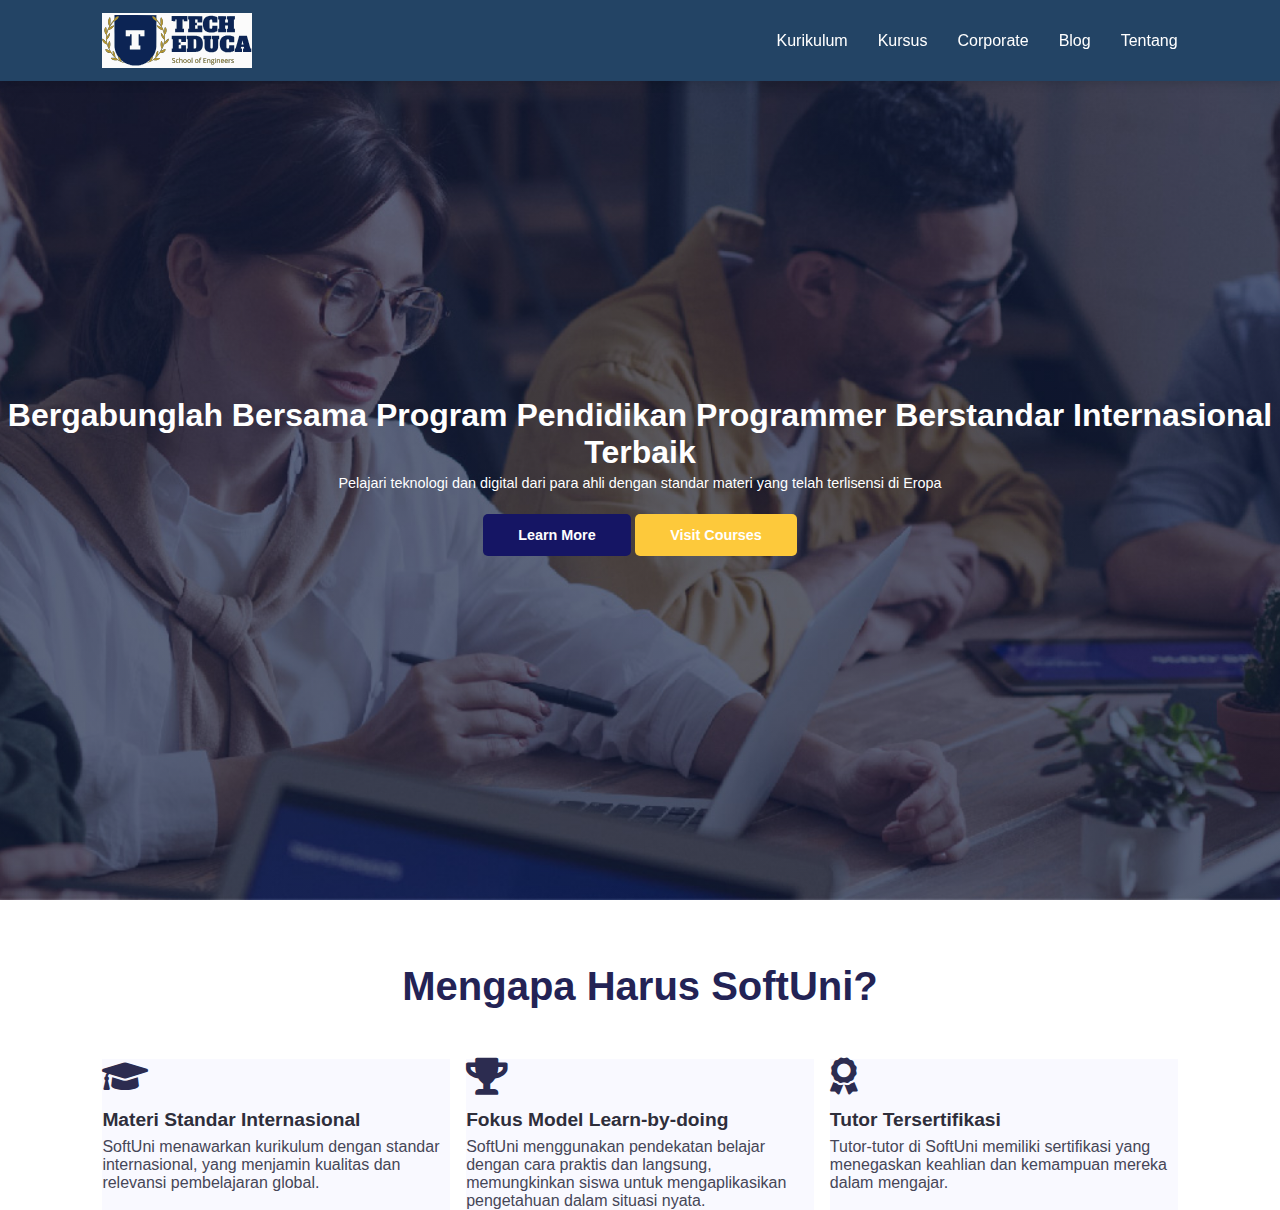
==== index.html @ f8c1b535 "first commit" ====
<!DOCTYPE html>
<html lang="en">
  <head>
    <meta charset="UTF-8" />
    <meta name="viewport" content="width=device-width, initial-scale=1.0" />
    <title>Elearning</title>
    <link
      rel="stylesheet"
      href="https://cdnjs.cloudflare.com/ajax/libs/font-awesome/5.15.3/css/all.min.css"
    />
    <link rel="stylesheet" href="index.css" />
  </head>
  <body>
    <!-- Navigation -->
    <nav>
      <img src="images/logo.svg" alt="" />
      <div class="navigation">
        <ul>
          <li><a href="#">Kurikulum</a></li>
          <li><a href="#">Kursus</a></li>
          <li><a href="#">Corporate</a></li>
          <li><a href="#">Blog</a></li>
          <li><a href="#">Tentang</a></li>
        </ul>
      </div>
    </nav>

    <!-- Home  -->

    <section id="home">
      <h2>
        Bergabunglah Bersama Program Pendidikan Programmer Berstandar
        Internasional Terbaik
      </h2>
      <p>
        Pelajari teknologi dan digital dari para ahli dengan standar materi yang
        telah terlisensi di Eropa
      </p>
      <div class="btn">
        <a class="blue" href="#">Learn More</a>
        <a class="yellow" href="#">Visit Courses</a>
      </div>
    </section>

    <!-- Features -->
    <!-- Kenapa Harus Berprofesi Sebagai Ahli IT -->

    <!-- Mengapa Harus SoftUni? -->
    <section id="features">
      <h1>Mengapa Harus SoftUni?</h1>
      <div class="fea-base">
        <div class="fea-box">
          <i class="fa fa-graduation-cap" aria-hidden="true"></i>
          <h3>Materi Standar Internasional</h3>
          <p>
            SoftUni menawarkan kurikulum dengan standar internasional, yang
            menjamin kualitas dan relevansi pembelajaran global.
          </p>
        </div>

        <div class="fea-box">
          <i class="fa fa-trophy"></i>
          <h3>Fokus Model Learn-by-doing</h3>
          <p>
            SoftUni menggunakan pendekatan belajar dengan cara praktis dan
            langsung, memungkinkan siswa untuk mengaplikasikan pengetahuan dalam
            situasi nyata.
          </p>
        </div>

        <div class="fea-box">
          <i class="fa fa-award"></i>
          <h3>Tutor Tersertifikasi</h3>
          <p>
            Tutor-tutor di SoftUni memiliki sertifikasi yang menegaskan keahlian
            dan kemampuan mereka dalam mengajar.
          </p>
        </div>
      </div>
    </section>
  </body>
</html>
---- index.css ----
@import url("https://fonts.googleapis.com/css2?family=Poppins&display=swap");
* {
  margin: 0;
  padding: 0;
  box-sizing: border-box;
}

body {
  font-family: sans-serif;
  /* font-family: 'Poppins', sans-serif; */
}

/*Global tags*/

h1 {
  font-size: 2.5rem;
  font-weight: 700;
  color: rgb(35, 35, 85);
}

span {
  font-size: 0.9rem;
  color: #757373;
}

h6 {
  font-size: 1.1rem;
  color: rgb(24, 24, 49);
}

/* Navigations */

nav {
  position: fixed;
  width: 100%;
  background-color: #234465;
  display: flex;
  flex-direction: row;
  justify-content: space-between;
  padding: 1vw 8vw;
  align-items: center;
  box-shadow: 2px 2px 10px rgba(0, 0, 0, 0.15);
}

nav img {
  width: 150px;
  cursor: pointer;
}

nav .navigation ul {
  display: flex;
  justify-content: flex-end;
  align-items: center;
}

nav .navigation ul li {
  list-style: none;
  margin-left: 30px;
}

nav .navigation ul li a {
  text-decoration: none;
  /* color: rgb(21, 21, 100); */
  color: #fff;
  font-size: 16px;
  font-weight: 500;
  transition: 0.3s ease;
}

nav .navigation ul li a:hover {
  color: #fdc93b;
}

/* Home */

#home {
  background-image: linear-gradient(rgba(9, 5, 54, 0.3), rgba(5, 3, 46, 0.3)),
    url("images/bg-80.jpeg");
  /* background-image: linear-gradient(rgba(9, 5, 54, 0.3), rgba(5, 3, 46, 0.7)), */
  /* url("images/bg-80.jpeg"); */

    width: 100%;
  height: 100vh;
  background-size: cover;
  background-position: center;
  display: flex;
  flex-direction: column;
  justify-content: center;
  align-items: center;
  text-align: center;
  padding-top: 40px;
}

#home h2 {
  color: white;
  font-size: 2rem;
  /* letter-spacing: 2px; */
}

#home p {
  width: 50%;
  color: white;
  font-size: 0.9rem;
  line-height: 25px;
  /* letter-spacing: 2px; */
}

#home .btn {
  margin-top: 30px;
}

#home a {
  text-decoration: none;
  font-size: 0.9rem;
  padding: 13px 35px;
  background-color: #fff;
  font-weight: 600;
  border-radius: 5px;
}

#home a.blue {
  color: #fff;
  background-color: rgb(21, 21, 100);
  transition: 0.3s ease;
}

#home a.blue:hover {
  color: rgb(21, 21, 100);
  background-color: #fff;
}

#home a.yellow {
  color: #fff;
  background: #fdc93b;
  transition: 0.3s ease;
}

#home a.yellow:hover {
  color: #fdc93b;
  background: #fff;
}

/* Features */

#features {
  padding: 5vw 8vw 0 8vw;
  text-align: center;
}

#features .fea-base{
    display: grid;
    grid-template-columns: repeat(auto-fit, minmax(320px,1fr));
    grid-gap: 1rem;
    margin-top: 50px;
}

#features .fea-box{
    background: #f9f9ff;
    text-align: start;
}

#features .fea-box i{
    font-size: 2.3rem;
    color: rgb(44, 44, 80);
}

#features .fea-box h3{
    font-size: 1.2rem;
    font-weight: 600;
    color: rgb(46, 46, 59);
    padding: 13px 0 7px 0;
}

#features .fea-box p{
    font-size: 1rem;
    font-weight: 400;
    color: rgb(70, 70, 87);
}
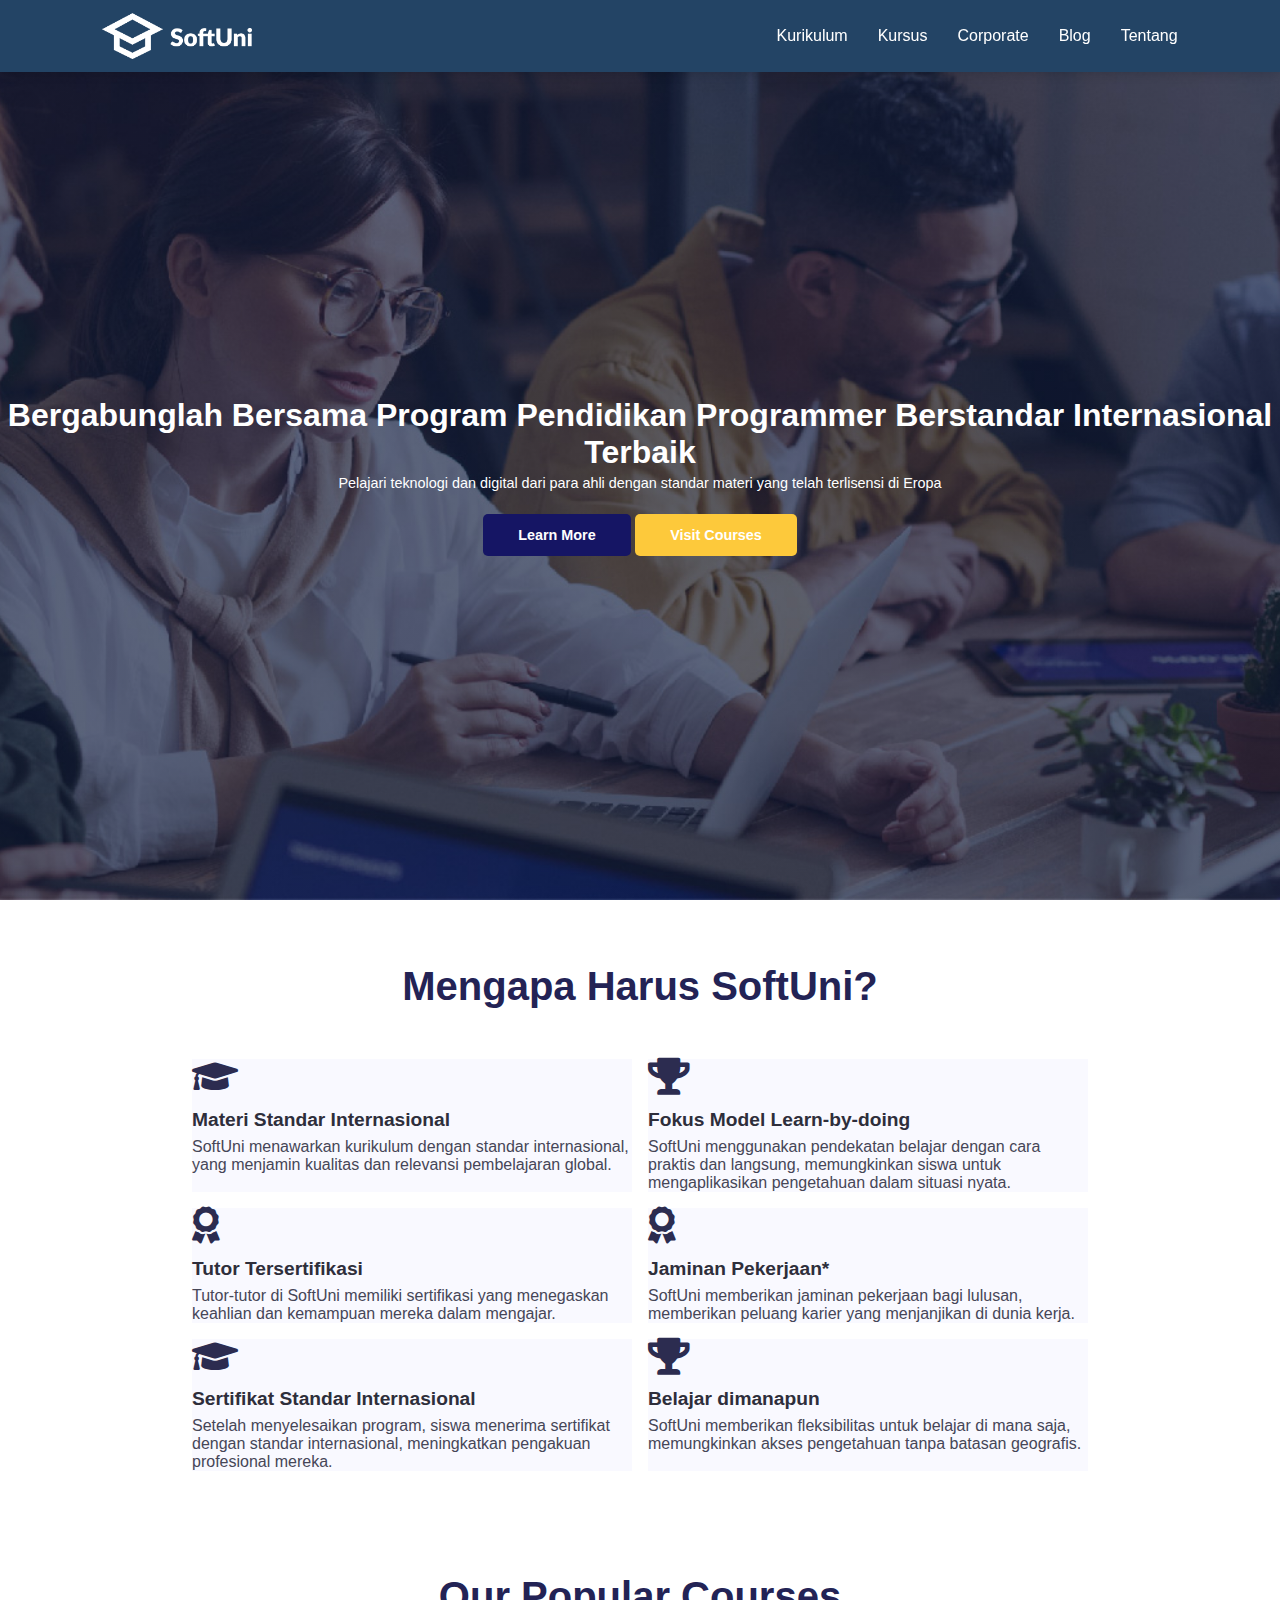
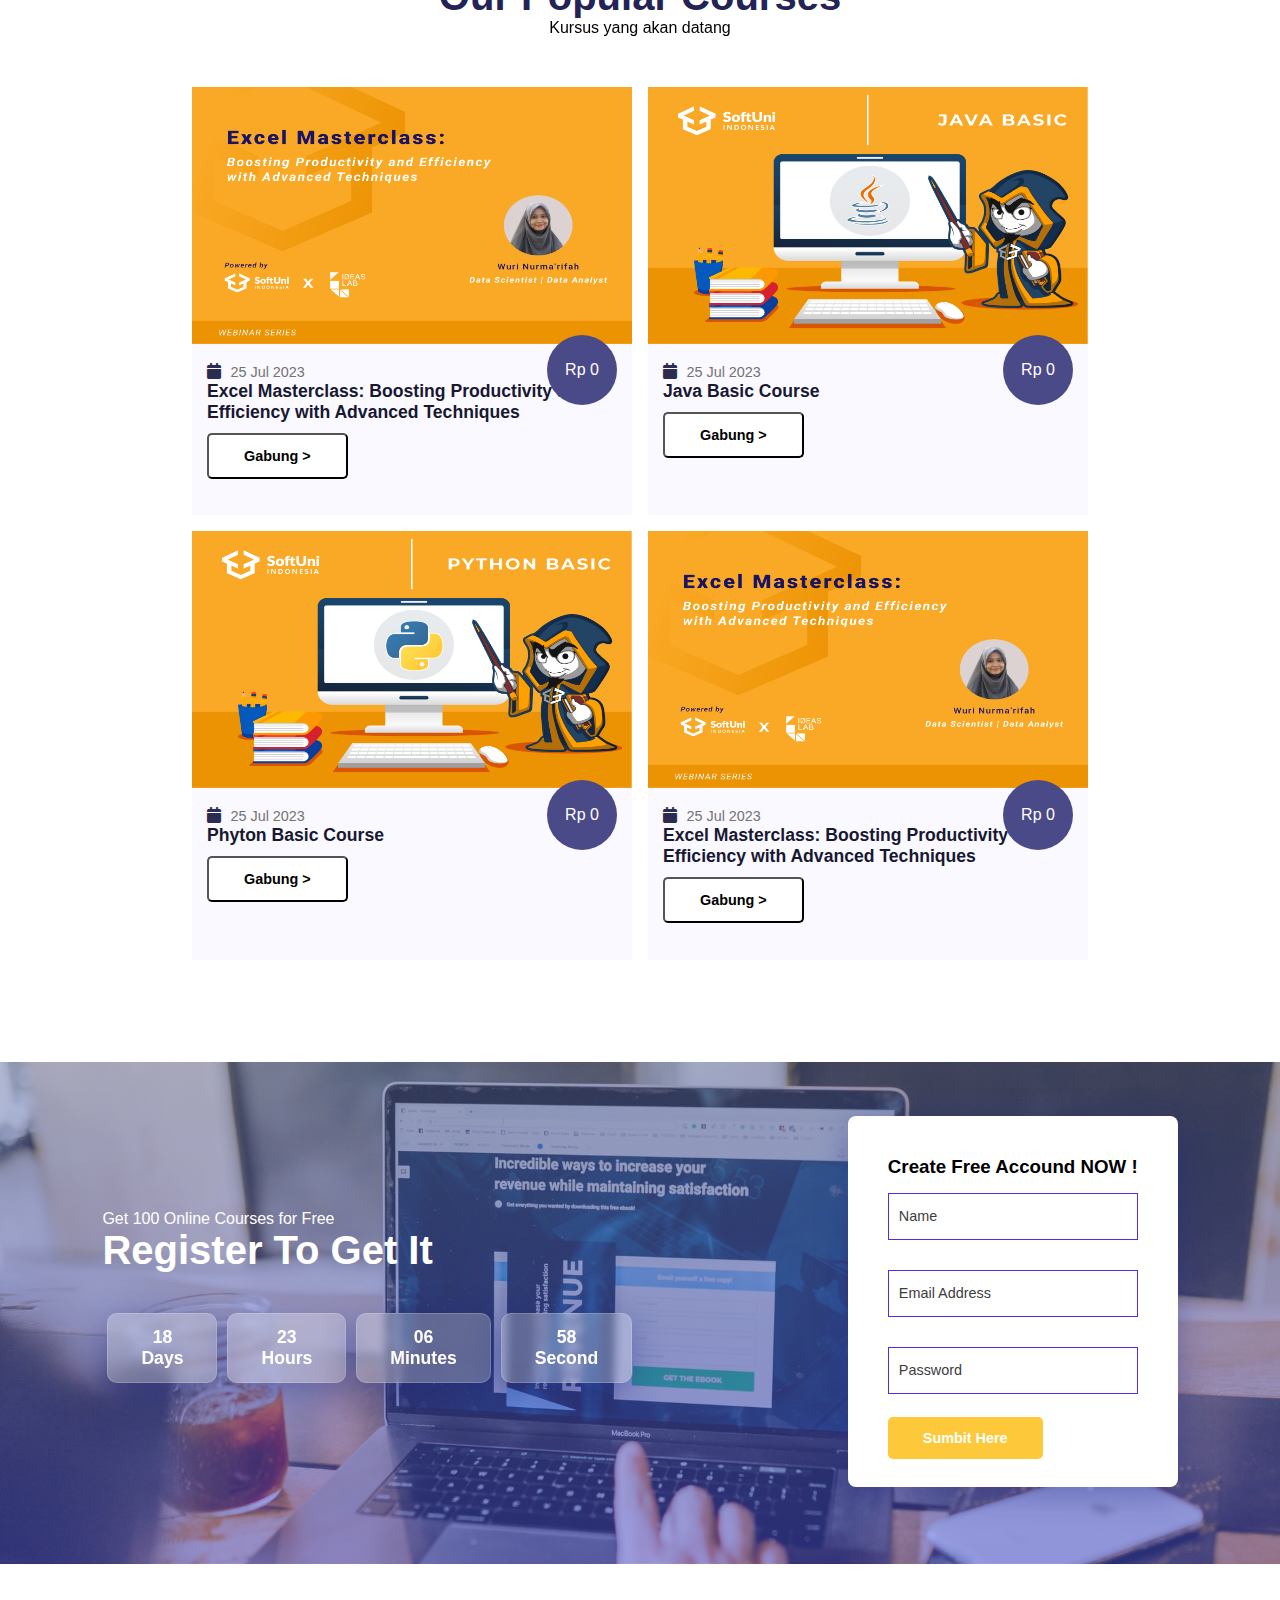
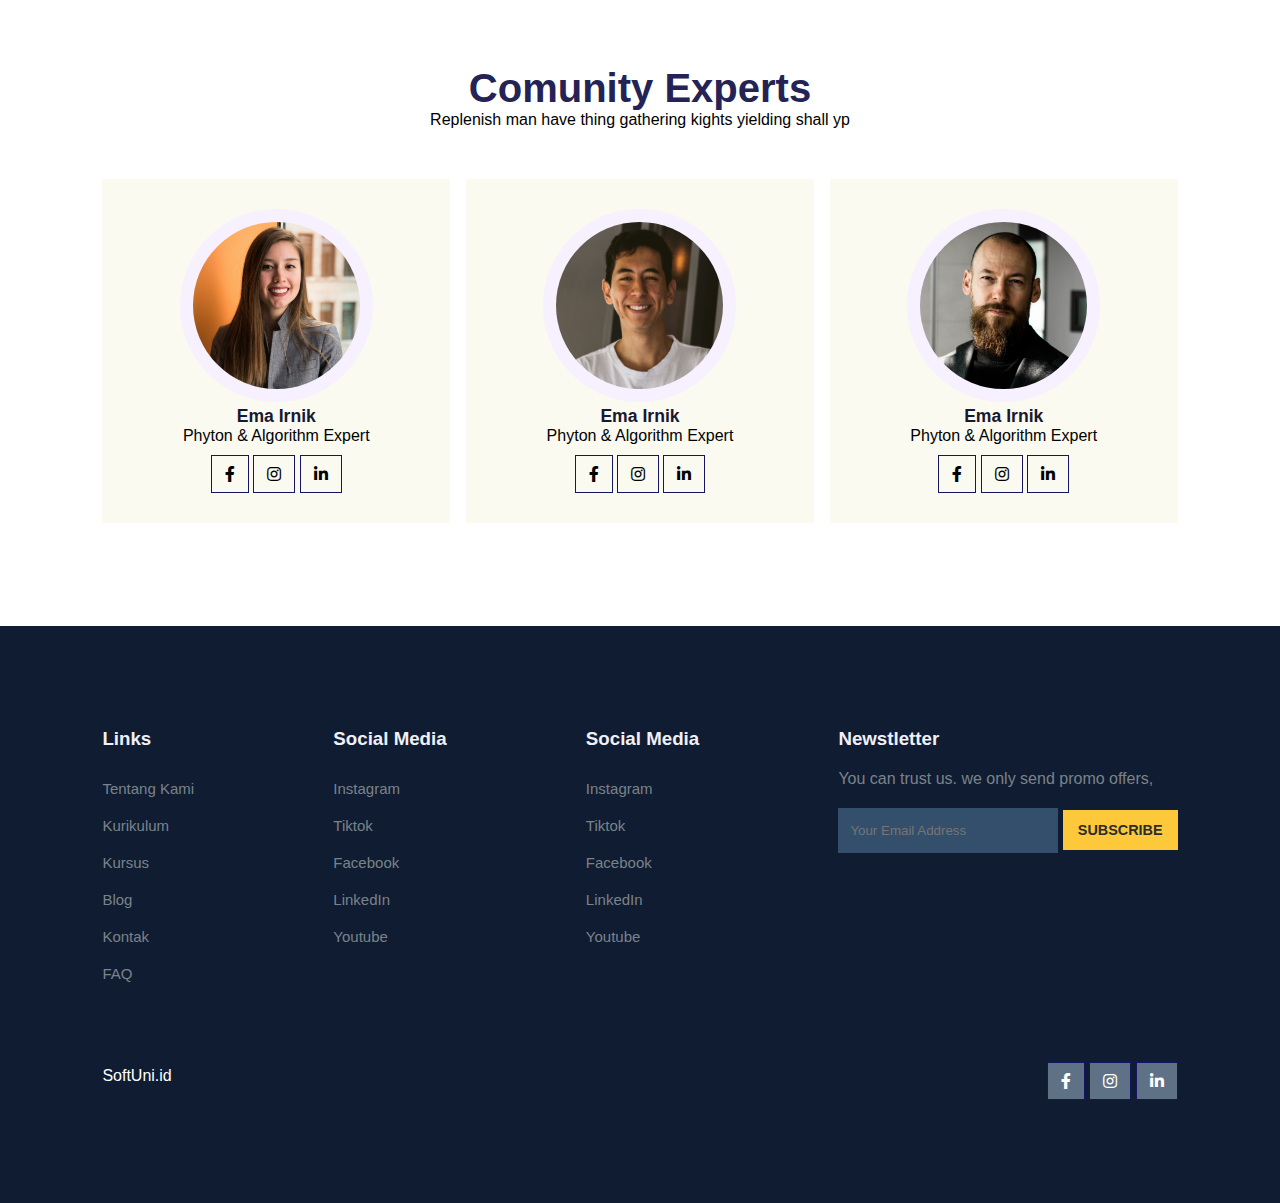
==== commit 5e6de0b8: "responsive home page" ====
--- a/index.html
+++ b/index.html
@@ -9,19 +9,27 @@
       href="https://cdnjs.cloudflare.com/ajax/libs/font-awesome/5.15.3/css/all.min.css"
     />
     <link rel="stylesheet" href="index.css" />
+    <script
+      src="https://code.jquery.com/jquery-3.7.0.min.js"
+      integrity="sha256-2Pmvv0kuTBOenSvLm6bvfBSSHrUJ+3A7x6P5Ebd07/g="
+      crossorigin="anonymous"
+    ></script>
   </head>
   <body>
     <!-- Navigation -->
     <nav>
-      <img src="images/logo.svg" alt="" />
+      <img src="images/softuni-logo.png" alt="" />
       <div class="navigation">
         <ul>
+          <i id="menu-close" class="fas fa-times"></i>
           <li><a href="#">Kurikulum</a></li>
           <li><a href="#">Kursus</a></li>
           <li><a href="#">Corporate</a></li>
           <li><a href="#">Blog</a></li>
           <li><a href="#">Tentang</a></li>
         </ul>
+        <!-- <i class="fa fa-bars" aria-hidden="true"></i> -->
+        <img id="menu-btn" src="images/menu.png" alt="" />
       </div>
     </nav>
 
@@ -76,7 +84,231 @@
             dan kemampuan mereka dalam mengajar.
           </p>
         </div>
-      </div>
-    </section>
+
+        <div class="fea-box">
+          <i class="fa fa-award"></i>
+          <h3>Jaminan Pekerjaan*</h3>
+          <p>
+            SoftUni memberikan jaminan pekerjaan bagi lulusan, memberikan
+            peluang karier yang menjanjikan di dunia kerja.
+          </p>
+        </div>
+        <div class="fea-box">
+          <i class="fa fa-graduation-cap" aria-hidden="true"></i>
+          <h3>Sertifikat Standar Internasional</h3>
+          <p>
+            Setelah menyelesaikan program, siswa menerima sertifikat dengan
+            standar internasional, meningkatkan pengakuan profesional mereka.
+          </p>
+        </div>
+
+        <div class="fea-box">
+          <i class="fa fa-trophy"></i>
+          <h3>Belajar dimanapun</h3>
+          <p>
+            SoftUni memberikan fleksibilitas untuk belajar di mana saja,
+            memungkinkan akses pengetahuan tanpa batasan geografis.
+          </p>
+        </div>
+      </div>
+    </section>
+
+    <!-- Courses -->
+    <section id="course">
+      <h1>Our Popular Courses</h1>
+      <p>Kursus yang akan datang</p>
+      <div class="course-box">
+        <div class="courses">
+          <img src="images/courses1.png" alt="" />
+          <div class="details">
+            <i class="fas fa-calendar"></i>
+            <span>25 Jul 2023</span>
+            <h6>
+              Excel Masterclass: Boosting Productivity and Efficiency with
+              Advanced Techniques
+            </h6>
+            <div class="join">
+              <button>Gabung ></button>
+            </div>
+          </div>
+          <div class="cost">Rp 0</div>
+        </div>
+
+        <div class="courses">
+          <img src="images/courses2.jpeg" alt="" />
+          <div class="details">
+            <i class="fas fa-calendar"></i>
+            <span>25 Jul 2023</span>
+            <h6>Java Basic Course</h6>
+            <div class="join">
+              <button>Gabung ></button>
+            </div>
+          </div>
+          <div class="cost">Rp 0</div>
+        </div>
+
+        <div class="courses">
+          <img src="images/courses3.jpeg" alt="" />
+          <div class="details">
+            <i class="fas fa-calendar"></i>
+            <span>25 Jul 2023</span>
+            <h6>Phyton Basic Course</h6>
+            <div class="join">
+              <button>Gabung ></button>
+            </div>
+          </div>
+          <div class="cost">Rp 0</div>
+        </div>
+
+        <div class="courses">
+          <img src="images/courses1.png" alt="" />
+          <div class="details">
+            <i class="fas fa-calendar"></i>
+            <span>25 Jul 2023</span>
+            <h6>
+              Excel Masterclass: Boosting Productivity and Efficiency with
+              Advanced Techniques
+            </h6>
+            <div class="join">
+              <button>Gabung ></button>
+            </div>
+          </div>
+          <div class="cost">Rp 0</div>
+        </div>
+      </div>
+    </section>
+
+    <!-- Registration -->
+    <section id="registration">
+      <div class="reminder">
+        <p>Get 100 Online Courses for Free</p>
+        <h1>Register To Get It</h1>
+        <div class="time">
+          <div class="date">
+            18 <br />
+            Days
+          </div>
+          <div class="date">
+            23 <br />
+            Hours
+          </div>
+          <div class="date">
+            06 <br />
+            Minutes
+          </div>
+          <div class="date">
+            58 <br />
+            Second
+          </div>
+        </div>
+      </div>
+      <div class="form">
+        <h3>Create Free Accound NOW !</h3>
+        <input type="text" placeholder="Name" name="" id="" />
+        <input type="text" placeholder="Email Address" name="" id="" />
+        <input type="password" placeholder="Password" name="" id="" />
+        <div class="btn">
+          <a href="" class="yellow">Sumbit Here</a>
+        </div>
+      </div>
+    </section>
+
+    <!-- Profiles -->
+    <section id="experts">
+      <h1>Comunity Experts</h1>
+      <p>Replenish man have thing gathering kights yielding shall yp</p>
+      <div class="expert-box">
+        <div class="profile">
+          <img src="images/pro1.webp" alt="" />
+          <h6>Ema Irnik</h6>
+          <p>Phyton & Algorithm Expert</p>
+          <div class="pro-links">
+            <i class="fab fa-facebook-f"></i>
+            <i class="fab fa-instagram"></i>
+            <i class="fab fa-linkedin-in"></i>
+          </div>
+        </div>
+
+        <div class="profile">
+          <img src="images/pro2.webp" alt="" />
+          <h6>Ema Irnik</h6>
+          <p>Phyton & Algorithm Expert</p>
+          <div class="pro-links">
+            <i class="fab fa-facebook-f"></i>
+            <i class="fab fa-instagram"></i>
+            <i class="fab fa-linkedin-in"></i>
+          </div>
+        </div>
+
+        <div class="profile">
+          <img src="images/pro3.webp" alt="" />
+          <h6>Ema Irnik</h6>
+          <p>Phyton & Algorithm Expert</p>
+          <div class="pro-links">
+            <i class="fab fa-facebook-f"></i>
+            <i class="fab fa-instagram"></i>
+            <i class="fab fa-linkedin-in"></i>
+          </div>
+        </div>
+      </div>
+    </section>
+
+    <!-- Footer -->
+    <footer>
+      <div class="footer-col">
+        <h3>Links</h3>
+        <li>Tentang Kami</li>
+        <li>Kurikulum</li>
+        <li>Kursus</li>
+        <li>Blog</li>
+        <li>Kontak</li>
+        <li>FAQ</li>
+      </div>
+
+      <div class="footer-col">
+        <h3>Social Media</h3>
+        <li>Instagram</li>
+        <li>Tiktok</li>
+        <li>Facebook</li>
+        <li>LinkedIn</li>
+        <li>Youtube</li>
+      </div>
+
+      <div class="footer-col">
+        <h3>Social Media</h3>
+        <li>Instagram</li>
+        <li>Tiktok</li>
+        <li>Facebook</li>
+        <li>LinkedIn</li>
+        <li>Youtube</li>
+      </div>
+
+      <div class="footer-col">
+        <h3>Newstletter</h3>
+        <p>You can trust us. we only send promo offers,</p>
+        <div class="subscribe">
+          <input type="text" placeholder="Your Email Address" />
+          <a href="#" class="yellow">SUBSCRIBE</a>
+        </div>
+      </div>
+
+      <div class="copyright">
+        <p>SoftUni.id</p>
+        <div class="pro-links">
+          <i class="fab fa-facebook-f"></i>
+          <i class="fab fa-instagram"></i>
+          <i class="fab fa-linkedin-in"></i>
+        </div>
+      </div>
+    </footer>
+
+    <script>
+      $(`#menu-btn`).click(function () {
+        $(`nav .navigation ul`).addClass(`active`);
+      });
+      $(`#menu-close`).click(function () {
+        $(`nav .navigation ul`).removeClass(`active`);
+      });
+    </script>
   </body>
 </html>
--- a/index.css
+++ b/index.css
@@ -1,7 +1,7 @@
-@import url("https://fonts.googleapis.com/css2?family=Poppins&display=swap");
 * {
   margin: 0;
   padding: 0;
+  -webkit-font-smoothing: antialiased;
   box-sizing: border-box;
 }
 
@@ -40,6 +40,7 @@
   padding: 1vw 8vw;
   align-items: center;
   box-shadow: 2px 2px 10px rgba(0, 0, 0, 0.15);
+  z-index: 999;
 }
 
 nav img {
@@ -47,6 +48,20 @@
   cursor: pointer;
 }
 
+nav .navigation{
+  display: flex;
+}
+
+#menu-btn{
+  width: 30px;
+  height: 30px;
+  display: none;
+}
+
+#menu-close{
+  display: none;
+}
+
 nav .navigation ul {
   display: flex;
   justify-content: flex-end;
@@ -76,16 +91,13 @@
 #home {
   background-image: linear-gradient(rgba(9, 5, 54, 0.3), rgba(5, 3, 46, 0.3)),
     url("images/bg-80.jpeg");
-  /* background-image: linear-gradient(rgba(9, 5, 54, 0.3), rgba(5, 3, 46, 0.7)), */
-  /* url("images/bg-80.jpeg"); */
-
-    width: 100%;
+  width: 100%;
   height: 100vh;
   background-size: cover;
   background-position: center;
   display: flex;
   flex-direction: column;
-  justify-content: center;
+  justify-content: center;    
   align-items: center;
   text-align: center;
   padding-top: 40px;
@@ -143,36 +155,426 @@
 /* Features */
 
 #features {
-  padding: 5vw 8vw 0 8vw;
-  text-align: center;
-}
-
-#features .fea-base{
-    display: grid;
-    grid-template-columns: repeat(auto-fit, minmax(320px,1fr));
-    grid-gap: 1rem;
-    margin-top: 50px;
-}
-
-#features .fea-box{
-    background: #f9f9ff;
-    text-align: start;
-}
-
-#features .fea-box i{
-    font-size: 2.3rem;
-    color: rgb(44, 44, 80);
-}
-
-#features .fea-box h3{
-    font-size: 1.2rem;
-    font-weight: 600;
-    color: rgb(46, 46, 59);
-    padding: 13px 0 7px 0;
-}
-
-#features .fea-box p{
-    font-size: 1rem;
-    font-weight: 400;
-    color: rgb(70, 70, 87);
+  padding: 5vw 15vw 0 15vw;
+  text-align: center;
+}
+
+#features .fea-base {
+  display: grid;
+  grid-template-columns: repeat(auto-fit, minmax(320px, 1fr));
+  grid-gap: 1rem;
+  margin-top: 50px;
+}
+
+#features .fea-box {
+  background: #f9f9ff;
+  text-align: start;
+}
+
+#features .fea-box i {
+  font-size: 2.3rem;
+  color: rgb(44, 44, 80);
+}
+
+#features .fea-box h3 {
+  font-size: 1.2rem;
+  font-weight: 600;
+  color: rgb(46, 46, 59);
+  padding: 13px 0 7px 0;
+}
+
+#features .fea-box p {
+  font-size: 1rem;
+  font-weight: 400;
+  color: rgb(70, 70, 87);
+}
+
+/* Course */
+
+#course {
+  padding: 8vw 15vw;
+  text-align: center;
+}
+
+#course p {
+  transform: translate3d(0px, 0px, 0px) scale3d(1, 1, 1) rotateX(0deg)
+    rotateY(0deg) rotateZ(0deg) skew(0deg, 0deg);
+  transform-style: preserve-3d;
+}
+
+#course .course-box {
+  display: grid;
+  grid-template-columns: repeat(auto-fit, minmax(340px, 1fr));
+  grid-gap: 1rem;
+  margin-top: 50px;
+}
+
+#course .courses {
+  text-align: start;
+  background-color: #f9f9ff;
+  height: 100%;
+  position: relative;
+}
+
+#course .courses img {
+  width: 100%;
+  height: 60%;
+  background-size: cover;
+  background-position: center;
+}
+
+#course .courses .details i {
+  color: rgb(44, 44, 80);
+  margin-right: 5px;
+}
+
+#course .courses .details {
+  padding: 15px 15px 0 15px;
+}
+
+#course .courses .cost {
+  background-color: rgb(74, 74, 136);
+  color: #fff;
+  line-height: 70px;
+  width: 70px;
+  height: 70px;
+  text-align: center;
+  border-radius: 50%;
+  position: absolute;
+  right: 15px;
+  bottom: 110px;
+}
+
+#course .courses .details button {
+  font-size: 0.9rem;
+  padding: 13px 35px;
+  background-color: #fff;
+  font-weight: 600;
+  border-radius: 5px;
+  cursor: pointer;
+  margin-top: 10px;
+}
+
+/* Registration */
+
+#registration {
+  padding: 6vh 8vw 6vw 8vw;
+  background-image: linear-gradient(
+      rgba(99, 112, 168, 0.5),
+      rgba(81, 91, 233, 0.5)
+    ),
+    url("images/signup.jpg");
+  width: 100%;
+  height: 100%;
+  background-size: cover;
+  background-position: center;
+  display: flex;
+  justify-content: space-between;
+  align-items: center;
+}
+
+#registration .reminder {
+  color: #fff;
+}
+
+#registration .reminder h1 {
+  color: #fff;
+}
+
+#registration .reminder .time {
+  display: flex;
+  margin-top: 40px;
+}
+
+#registration .reminder .time .date {
+  text-align: center;
+  padding: 13px 33px;
+  background: rgba(255, 255, 255, 0.25);
+  backdrop-filter: blur(4px);
+  box-shadow: 0 8px 32px 0 rgba(31, 38, 135, 0.37);
+  border-radius: 10px;
+  margin: 0 5px 10px 5px;
+  border: 1px solid rgba(255, 255, 255, 0.18);
+  font-size: 1.1rem;
+  font-weight: 600;
+}
+
+#registration .form {
+  background: #fff;
+  border-radius: 8px;
+  display: flex;
+  flex-direction: column;
+  padding: 40px;
+  box-shadow: 0 8px 32px 0 rgba(31, 38, 135, 0.37);
+}
+
+#registration .form input {
+  margin: 15px 0;
+  padding: 15px 10px;
+  border: 1px solid rgb(84, 40, 241);
+  outline: none;
+}
+
+#registration .form input::placeholder {
+  color: #413c3c;
+  font-weight: 500;
+  font-size: 0.9rem;
+}
+
+#registration .form .btn {
+  margin-top: 20px;
+}
+
+#registration .form a.yellow {
+  text-decoration: none;
+  font-size: 0.9rem;
+  padding: 13px 35px;
+  background-color: #fff;
+  font-weight: 600;
+  border-radius: 5px;
+  color: #fff;
+  background: #fdc93b;
+  transition: 0.3s ease;
+}
+
+#registration .form a.yellow:hover {
+  color: rgb(21, 21, 100);
+  background: #fff;
+}
+
+/* Experts */
+
+#experts {
+  padding: 8vw 8vw ;
+  text-align: center;
+}
+
+#experts .expert-box {
+  display: grid;
+  grid-template-columns: repeat(auto-fit, minmax(250px, 1fr));
+  grid-gap: 1rem;
+  margin-top: 50px;
+}
+
+#experts .expert-box .profile {
+  background: #fafaf1;
+  padding: 30px 10px;
+}
+
+.pro-links {
+  margin-top: 10px;
+}
+
+.pro-links i {
+  padding: 10px 13px;
+  border: 1px solid rgb(21, 21, 100);
+  cursor: pointer;
+  transition: 0.3 ease;
+}
+
+.pro-links i:hover {
+  background: rgb(21, 21, 100);
+  color: #fff;
+  border: 1px solid rgb(21, 21, 100);
+  cursor: pointer;
+}
+
+/* Footer  */
+footer {
+  padding: 8vw;
+  background-color: #101c32;
+  display: flex;
+  justify-content: space-between;
+  align-items: flex-start;
+  flex-wrap: wrap;
+}
+
+footer .footer-col {
+  padding-bottom: 40px;
+}
+
+footer h3 {
+  color: rgb(241, 240, 245);
+  font-weight: 600;
+  padding-bottom: 20px;
+}
+
+footer li {
+  list-style: none;
+  color: #7b838a;
+  padding: 10px 0;
+  font-size: 15px;
+  cursor: pointer;
+  transition: 0.3s ease;
+}
+
+footer li:hover {
+  color: rgb(241, 240, 245);
+}
+
+footer p {
+  color: #7b838a;
+}
+
+footer .subscribe {
+  margin-top: 20px;
+}
+
+footer input {
+  width: 220px;
+  padding: 15px 12px;
+  background: #334f6c;
+  border: none;
+  outline: none;
+  color: #fff;
+}
+
+footer .subscribe a {
+  text-decoration: none;
+  font-size: 0.9rem;
+  padding: 12px 15px;
+  color: #fff;
+  font-weight: 600;
+}
+
+footer .subscribe a.yellow {
+  color: #2c2c2c;
+  background: #fdc93b;
+  transition: 0.3s ease;
+}
+
+footer .subscribe a.yellow:hover {
+  color: rgb(21, 21, 100);
+  background: #fff;
+}
+
+footer .copyright {
+  margin-top: 20px;
+  display: flex;
+  justify-content: space-between;
+  align-items: center;
+  width: 100%;
+  flex-wrap: wrap;
+}
+
+footer .copyright p {
+color: #fff;
+}
+
+footer .copyright .pro-links {
+  margin-top: 10px;
+}
+
+footer .copyright .pro-links i {
+  background-color: #5f7185;
+  color: #fff;
+  cursor: pointer;
+  transition: 0.3 ease;
+}
+
+footer .copyright .pro-links i:hover {
+  background: #fdc93b;
+  color: #2c2c2c;
+}
+
+
+@media(max-width:964px){
+  nav{
+    padding: 15px 20px;
+  }
+
+  nav img{
+    width: 130px;
+  }
+
+  #menu-btn{
+    display: initial;
+  }
+
+  #menu-close{
+    display: initial;
+    font-size: 1.6rem;
+    color: #fff;
+    padding: 30px 0 20px 20px;
+  }
+
+  nav .navigation ul{
+    position: absolute;
+    top: 0;
+    right: -220px;
+    width: 220px;
+    height: 100vh;
+    background: #234465;
+    backdrop-filter: blur(4.5px);
+    border: 1px solid rgba(255, 255, 255,0.18);
+    display: flex;
+    flex-direction: column;
+    justify-content: flex-start;
+    align-items: flex-start;
+    transition: 0.3s ease;
+  }
+
+  nav .navigation ul.active{
+    right: 0;
+  }
+
+  nav .navigation ul li {
+    padding: 20px 0 20px 40px;
+    margin-left: 0;
+  }
+
+  #home{
+    padding-top: 0;
+  }
+  #home h1 p{
+    width: 90%;
+  }
+
+  #features {
+    padding: 8vw 4vw 0 4vw;
+  }
+
+  #course {
+    padding: 8vw 4vw 0 4vw;
+  }
+  #registration{
+    margin-top: 8vw;
+    padding: 6vh 4vw 6vw 4vw;
+  }
+
+  #registration .reminder .time{
+    display: flex;
+    flex-wrap: wrap;
+    margin-top: 40px;
+  }
+
+  #experts{
+    padding: 8vw 8vw 4vw 8vw;
+    text-align: center;
+  }
+
+  footer .copyright .pro-links{
+    margin-top: 15px;
+  }
+
+}
+
+
+@media(max-width:475px){
+ #registration{
+  display: flex;
+  flex-direction: column;
+  justify-content: center;
+  align-items: center;
+  text-align: center;
+ } 
+
+ #registration .reminder .time{
+  display: flex;
+  flex-wrap: wrap;
+  justify-content: center;
+  align-items: center;
+  margin-top: 20px;
+  margin-bottom: 20px;
+ }
 }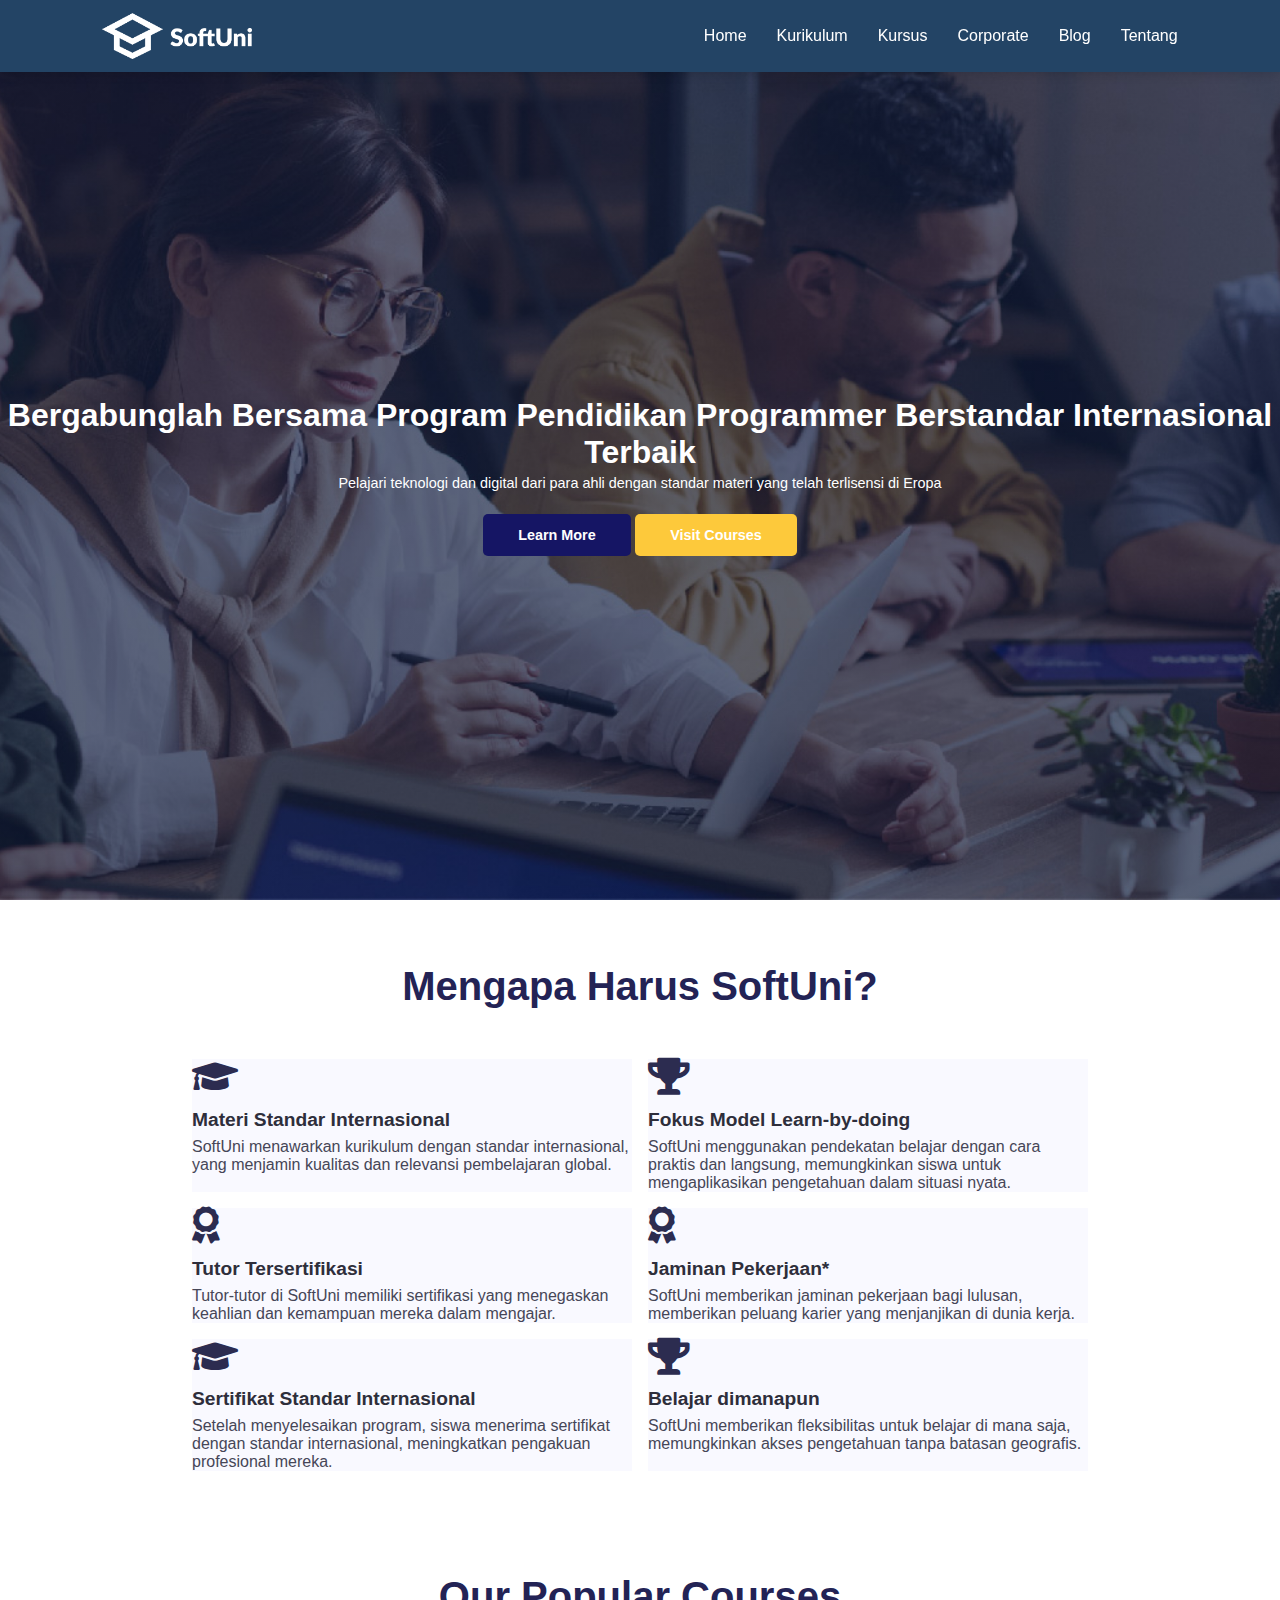
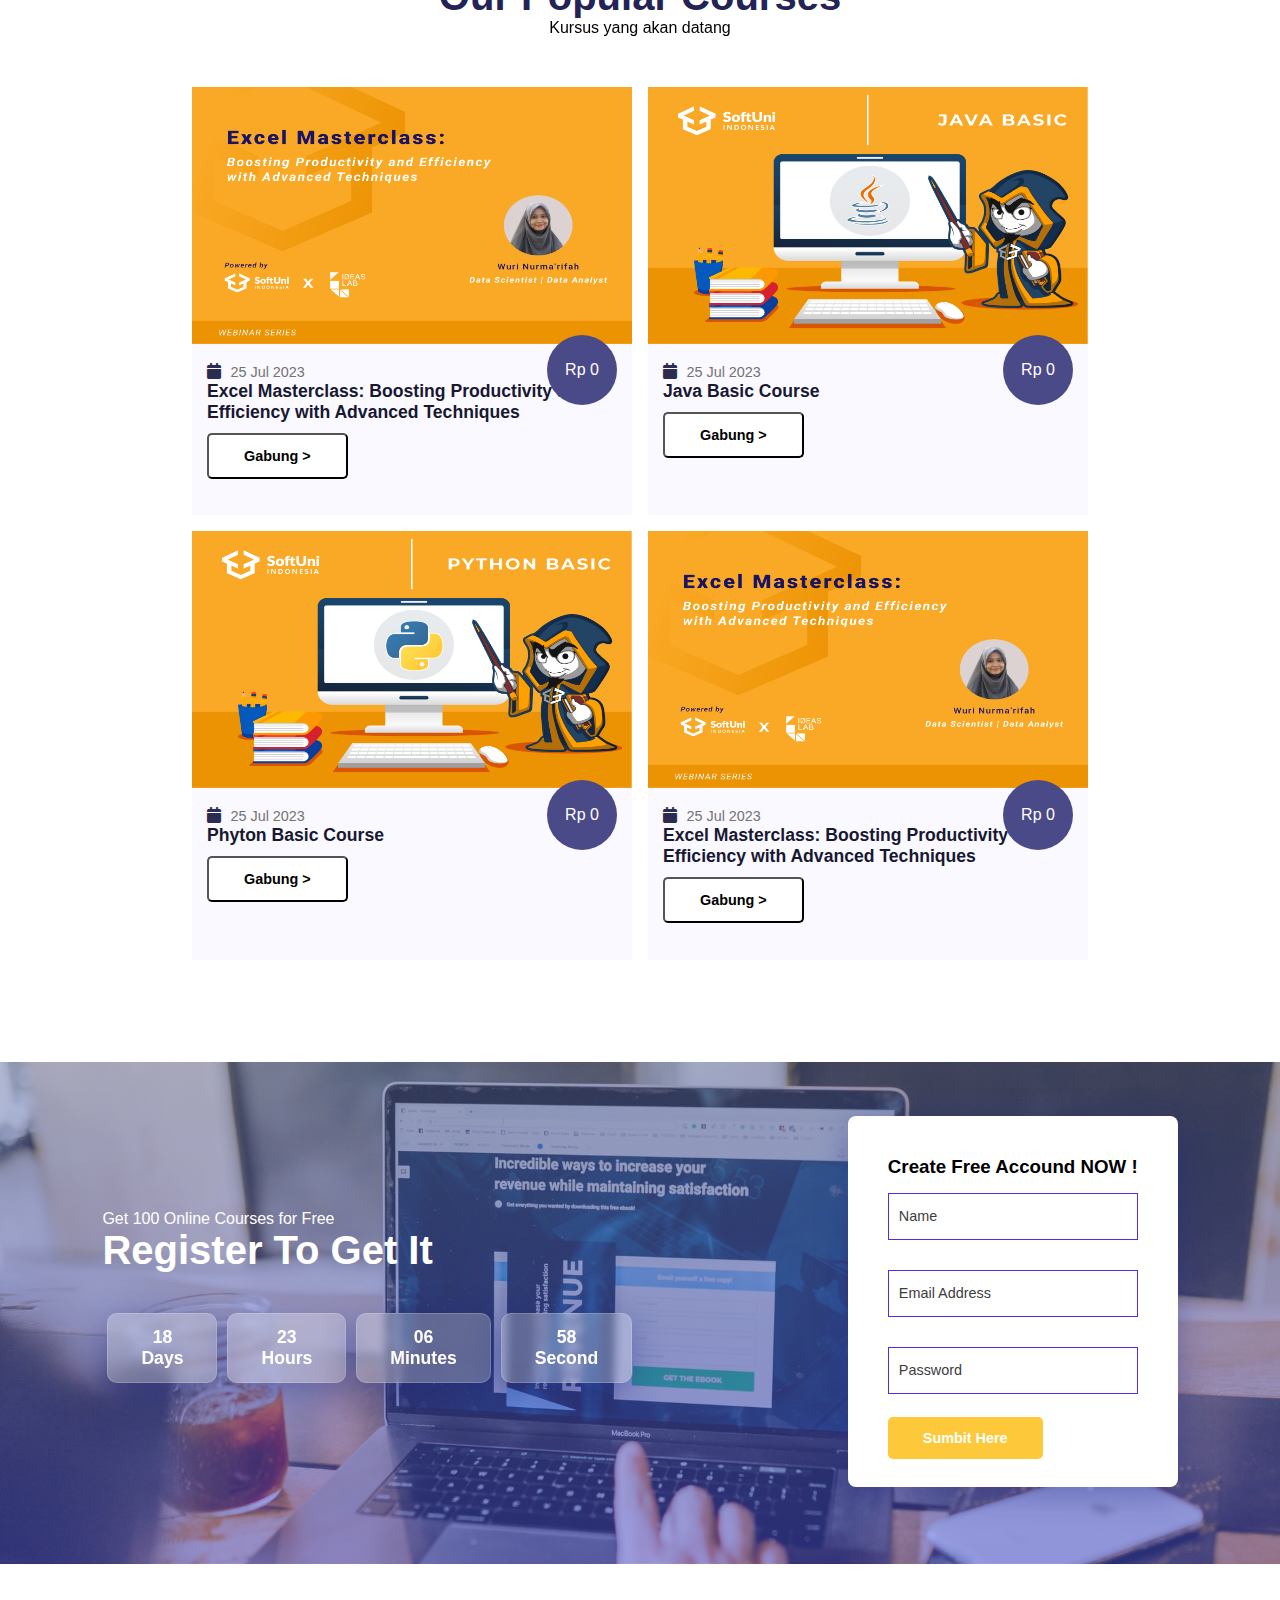
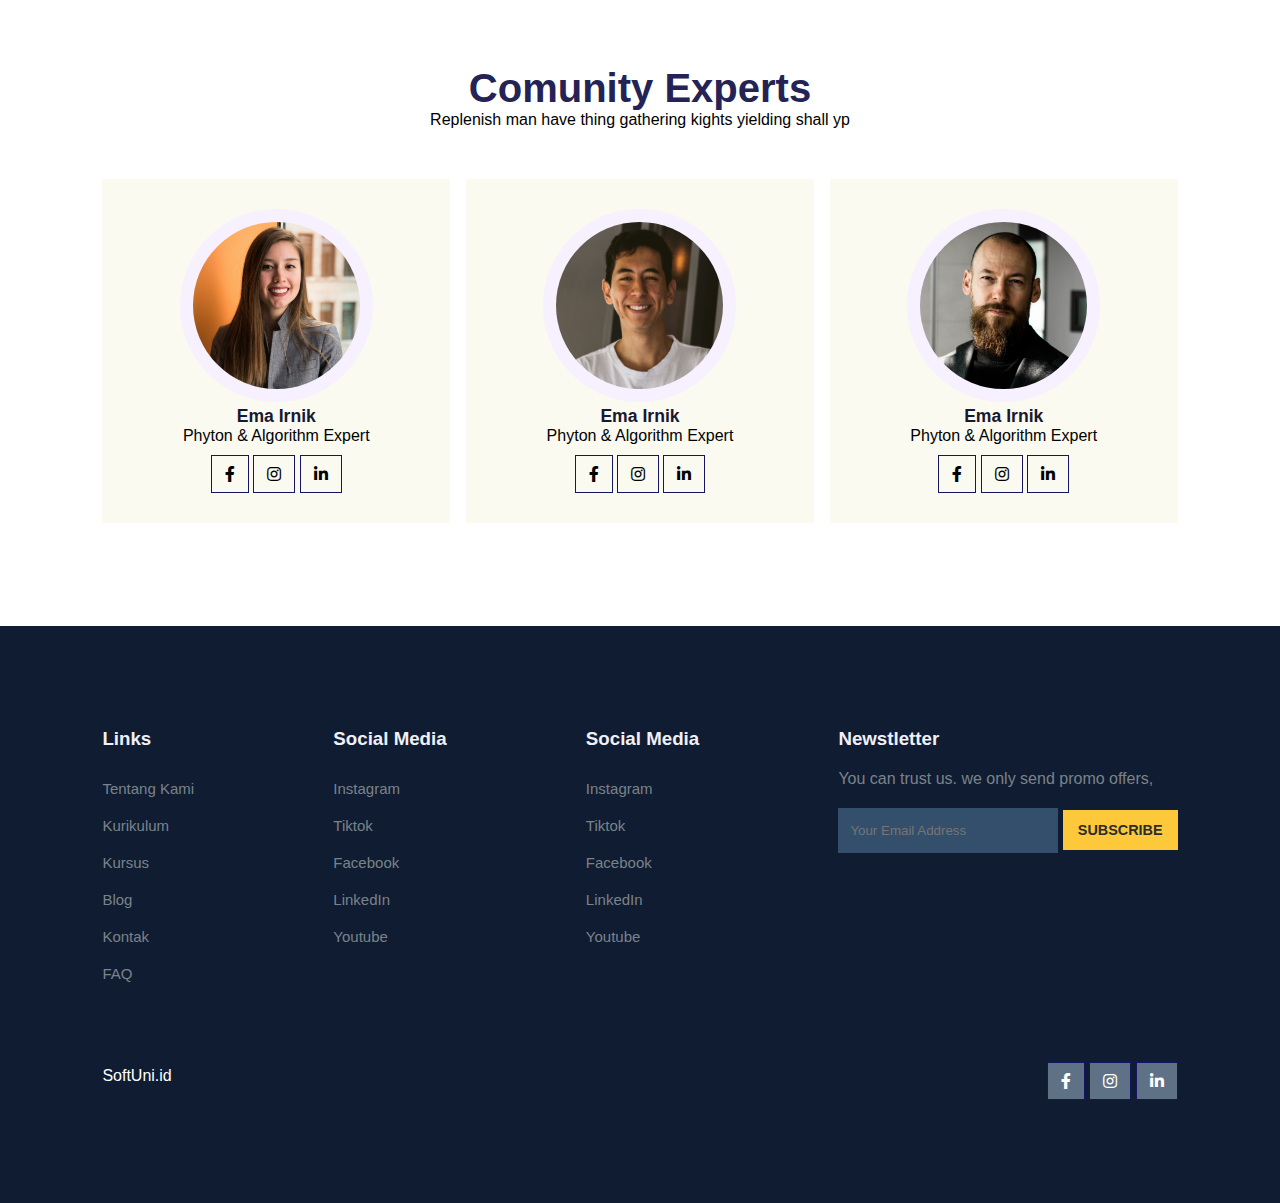
==== commit df69527b: "mau ke course page" ====
--- a/index.html
+++ b/index.html
@@ -22,11 +22,12 @@
       <div class="navigation">
         <ul>
           <i id="menu-close" class="fas fa-times"></i>
-          <li><a href="#">Kurikulum</a></li>
-          <li><a href="#">Kursus</a></li>
-          <li><a href="#">Corporate</a></li>
-          <li><a href="#">Blog</a></li>
-          <li><a href="#">Tentang</a></li>
+          <li><a class="active" href="#">Home</a></li>
+          <li><a href="kurikulum.html">Kurikulum</a></li>
+          <li><a href="kursus.html">Kursus</a></li>
+          <li><a href="corporate.html">Corporate</a></li>
+          <li><a href="blog.html">Blog</a></li>
+          <li><a href="tentang.html">Tentang</a></li>
         </ul>
         <!-- <i class="fa fa-bars" aria-hidden="true"></i> -->
         <img id="menu-btn" src="images/menu.png" alt="" />
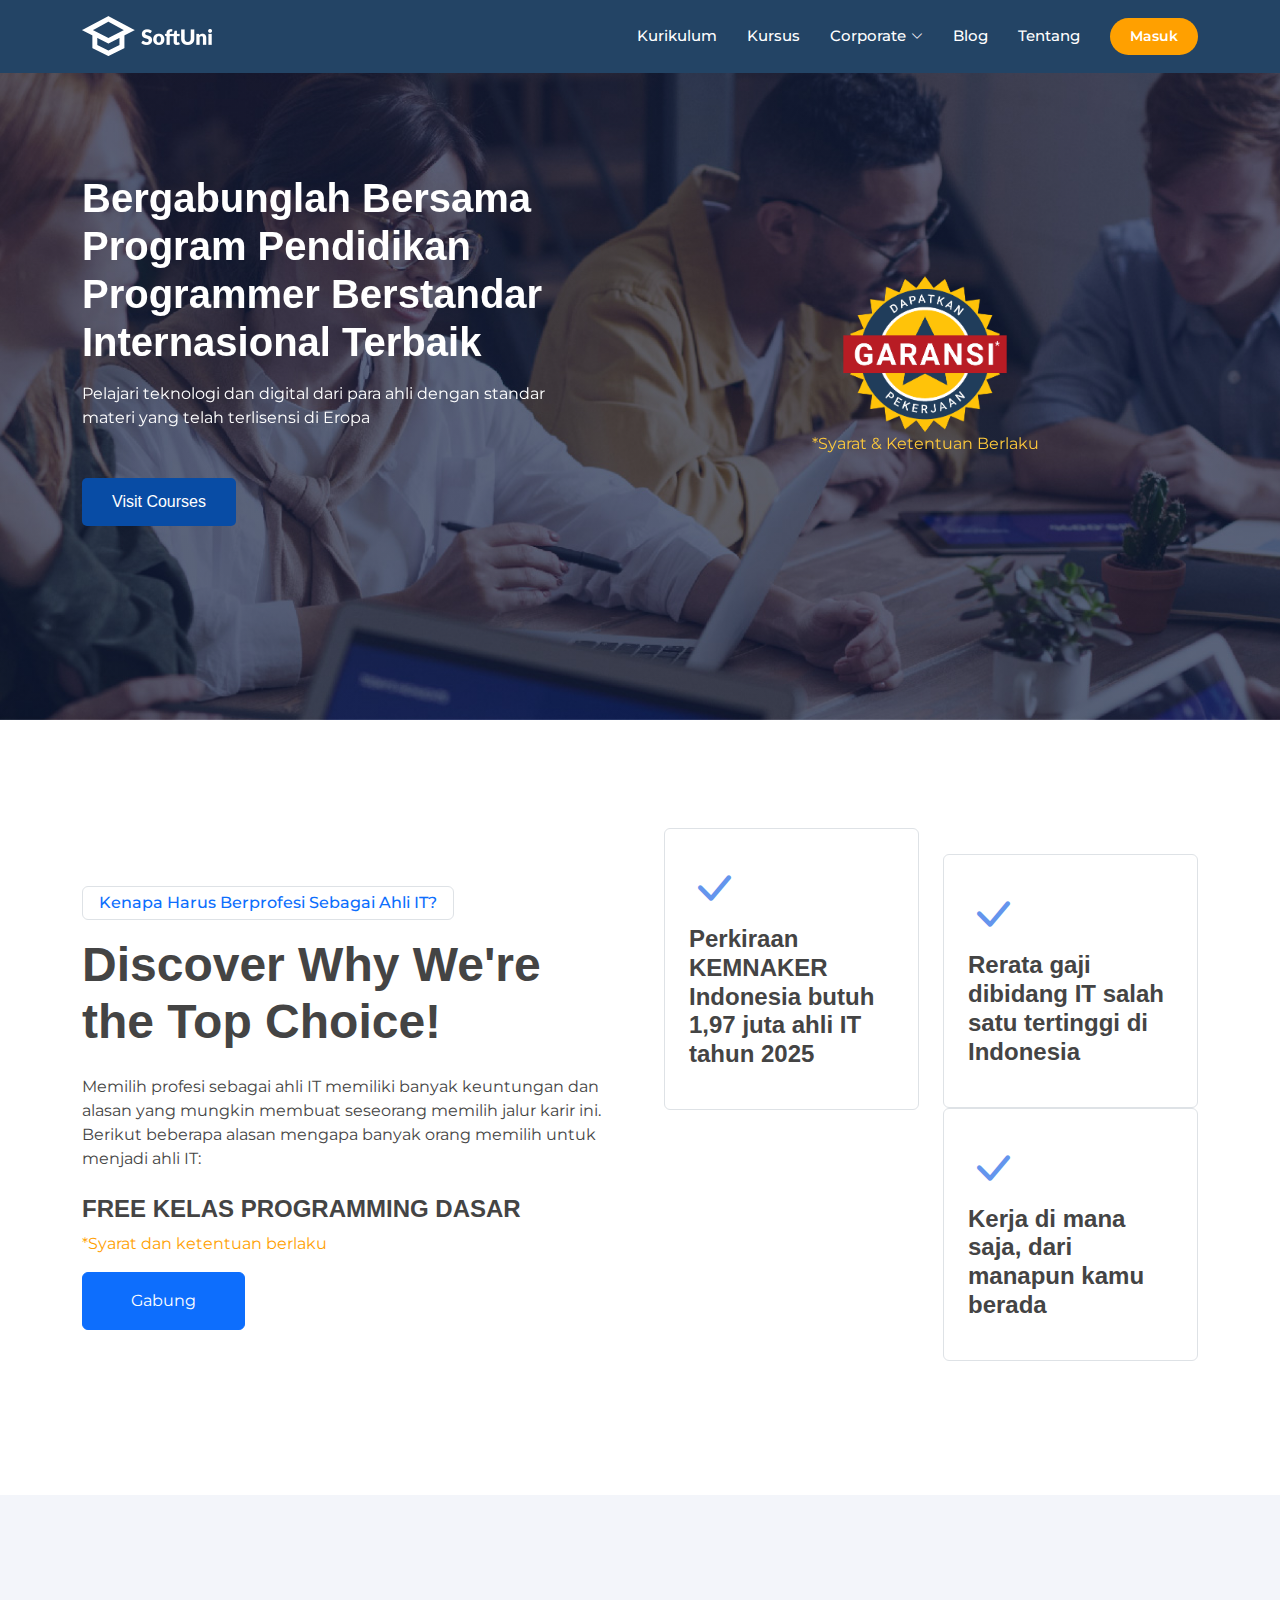
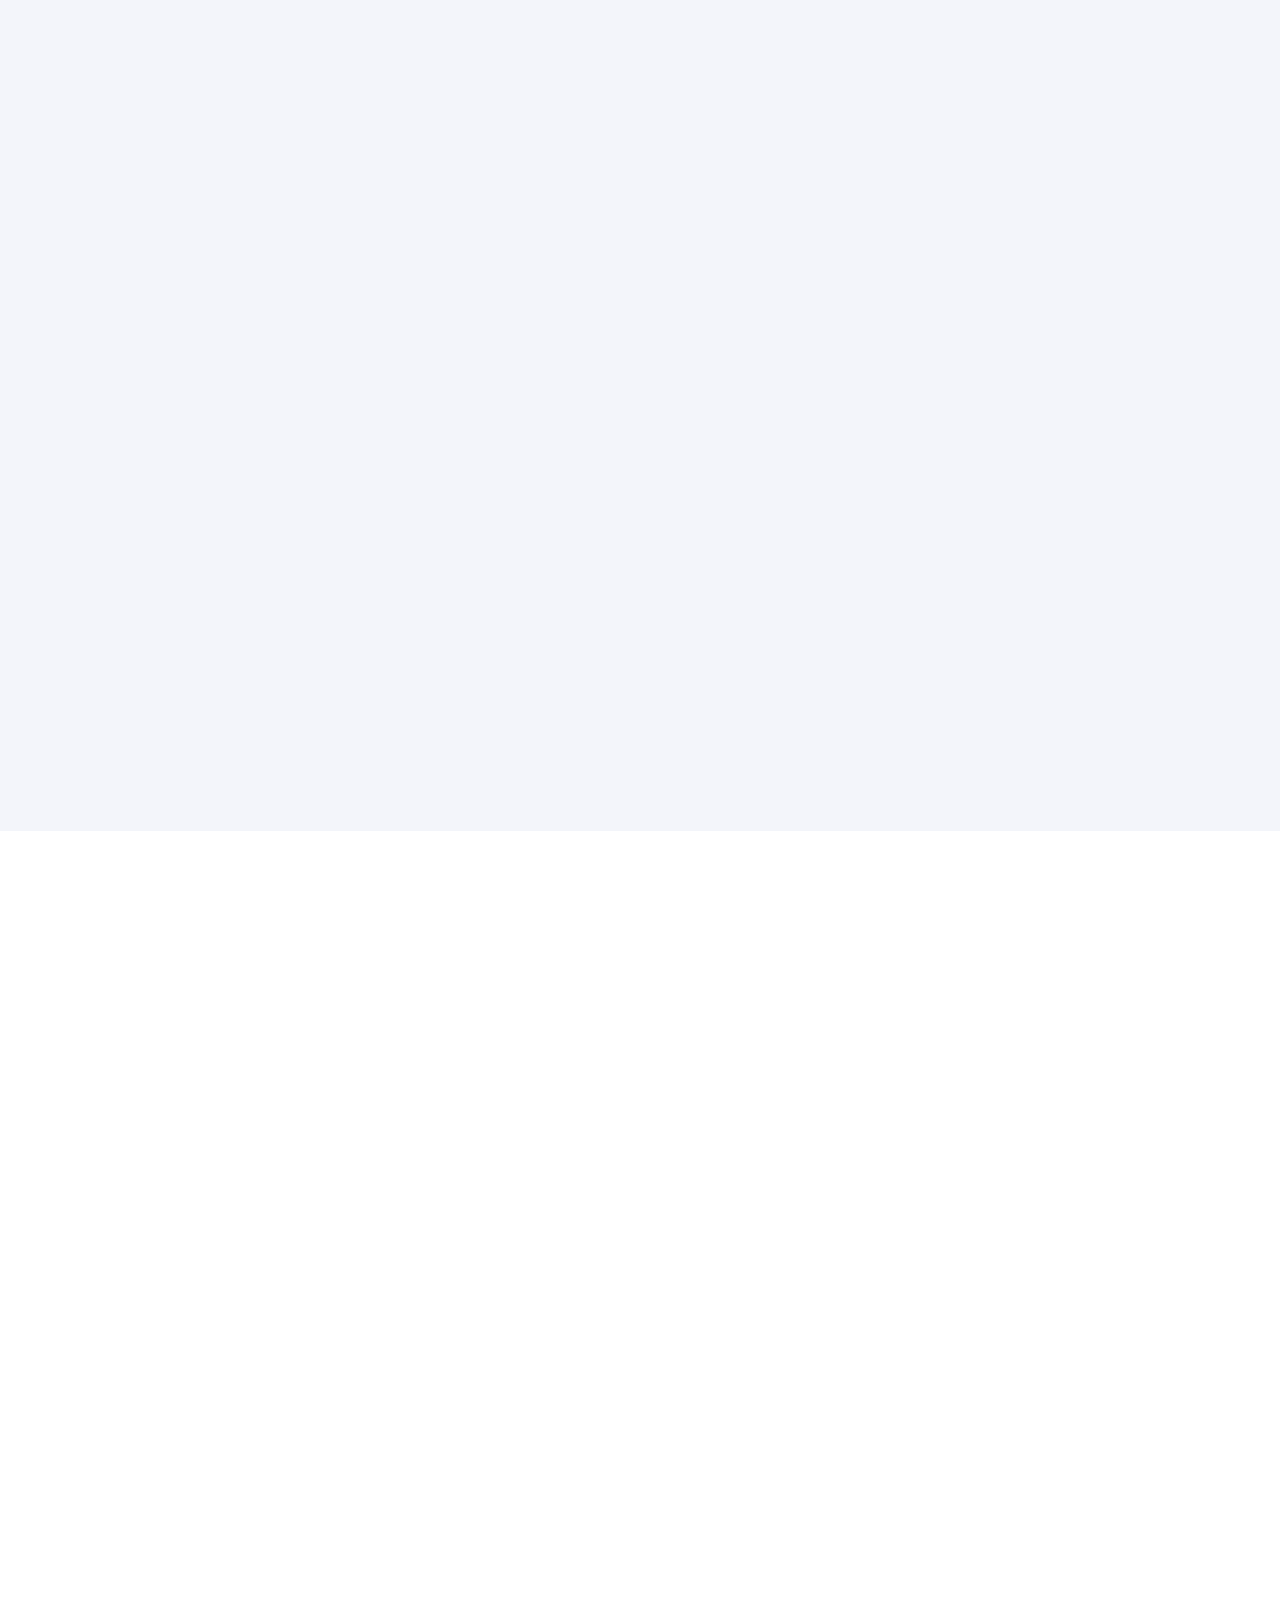
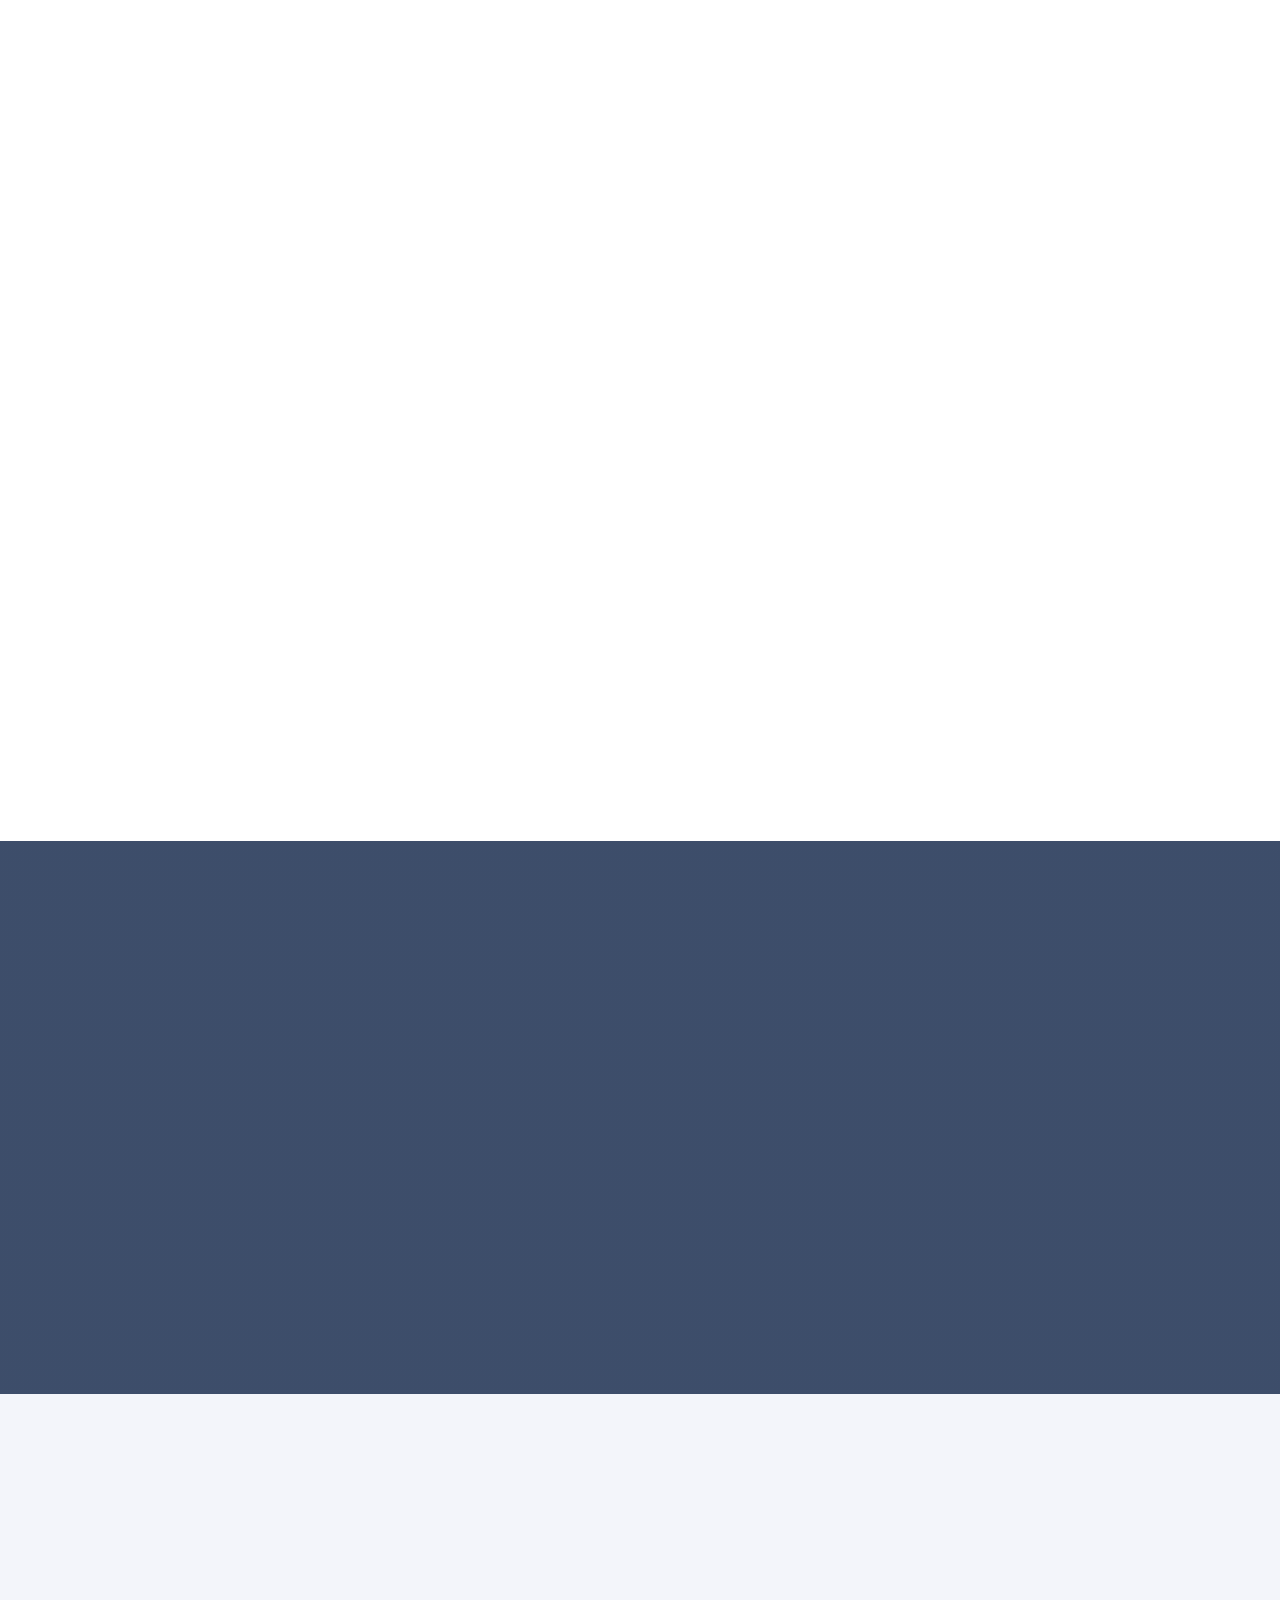
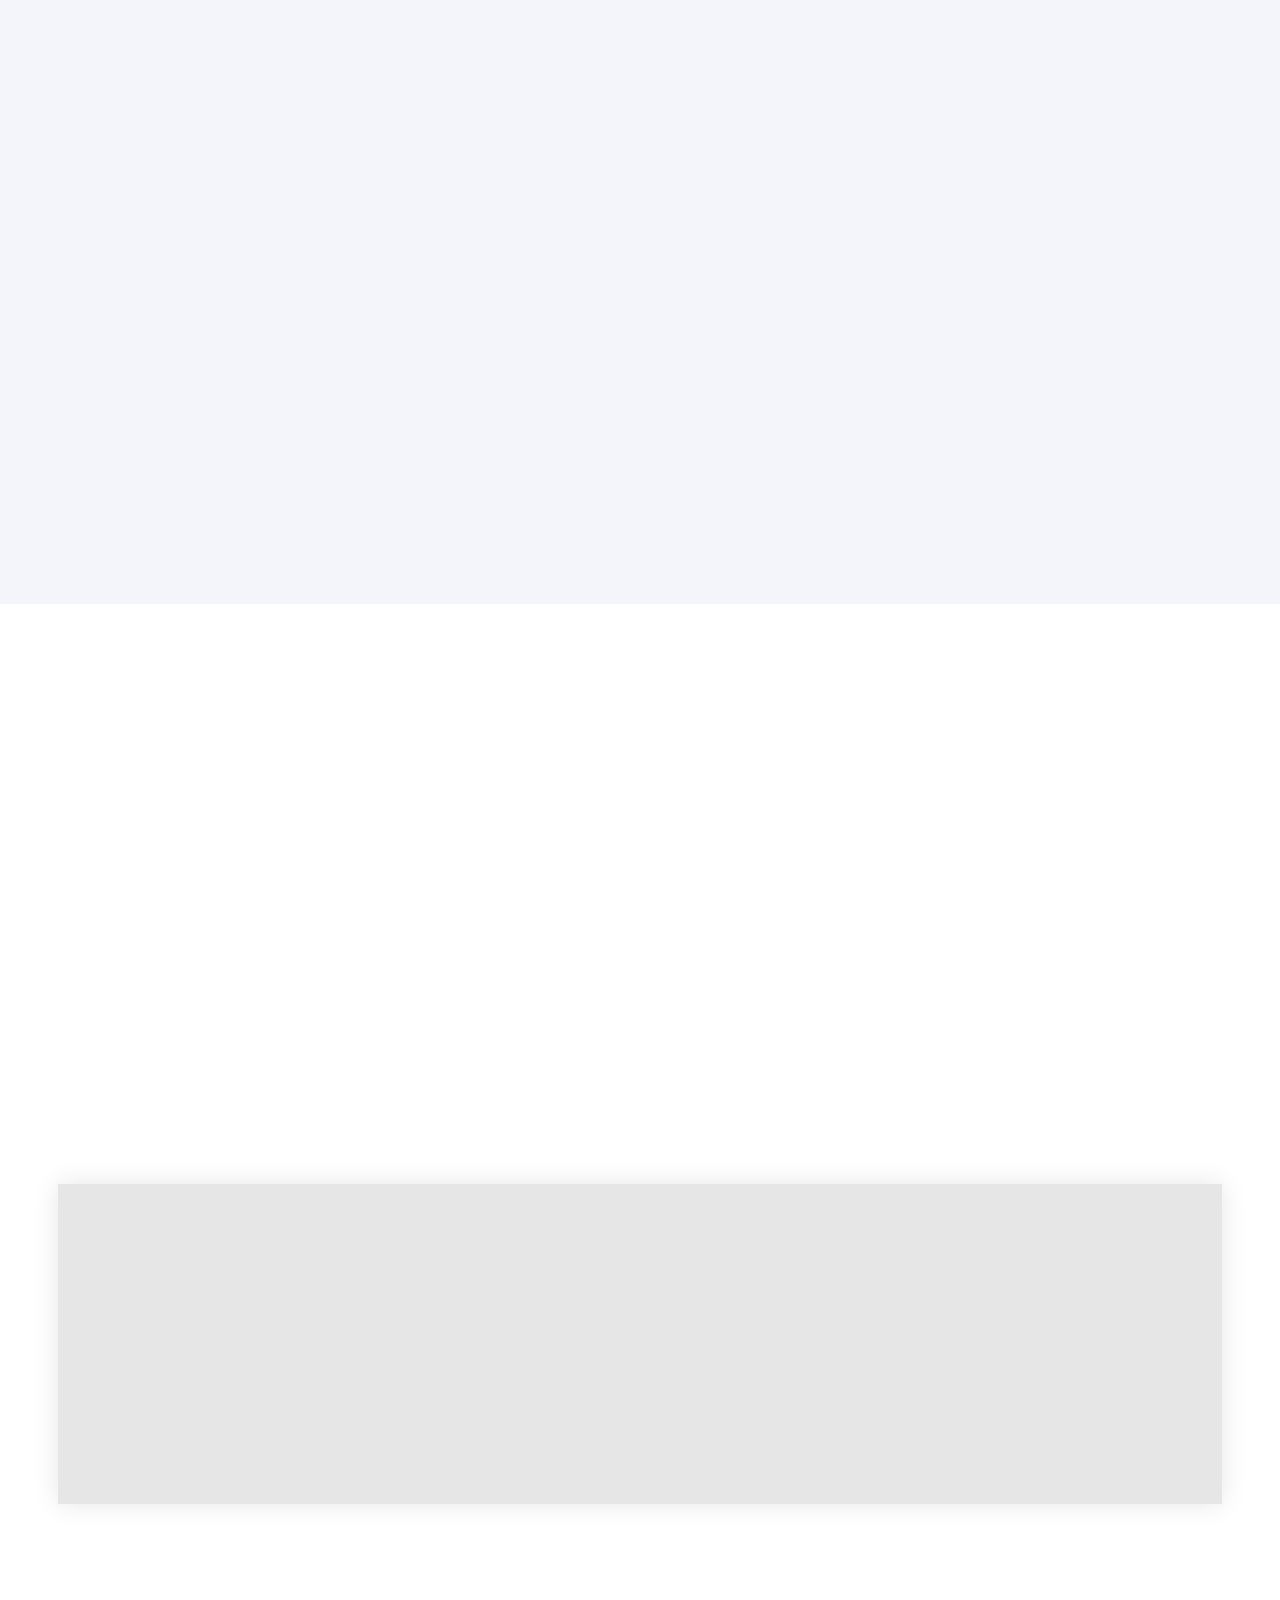
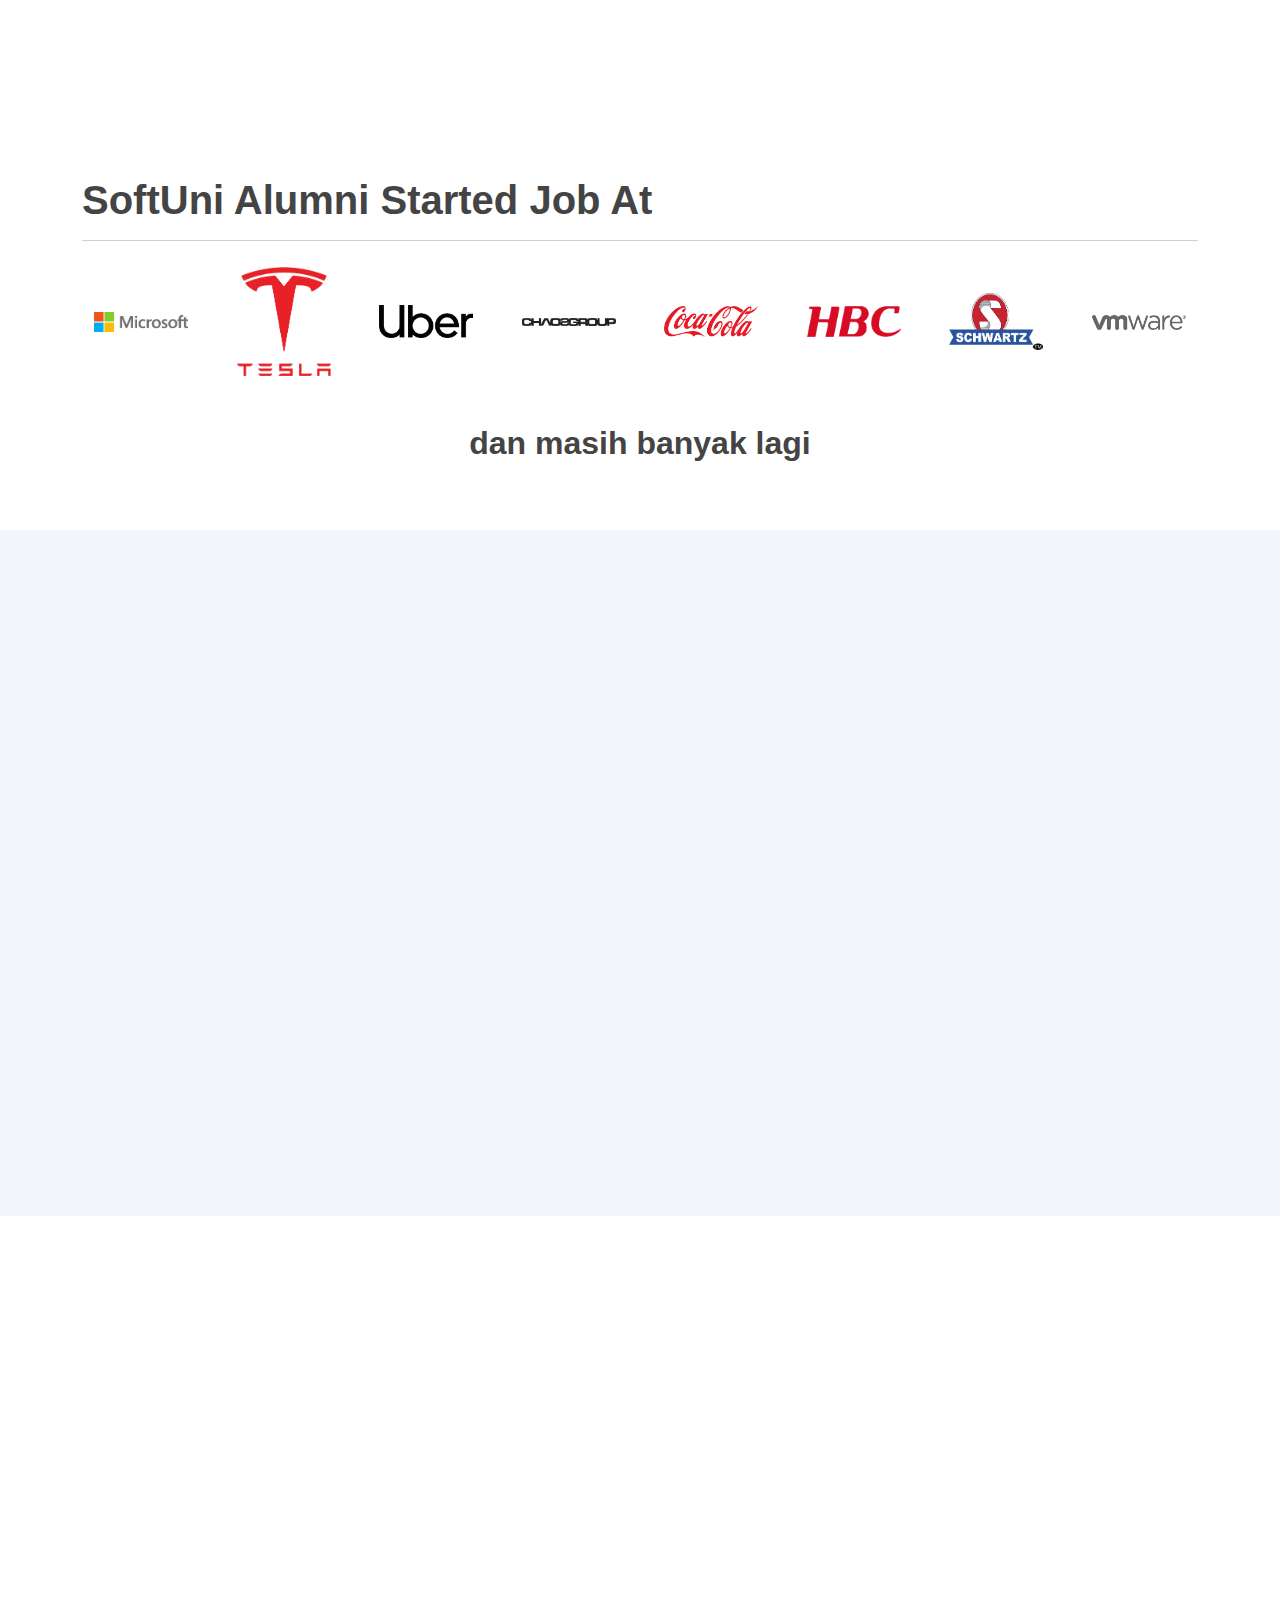
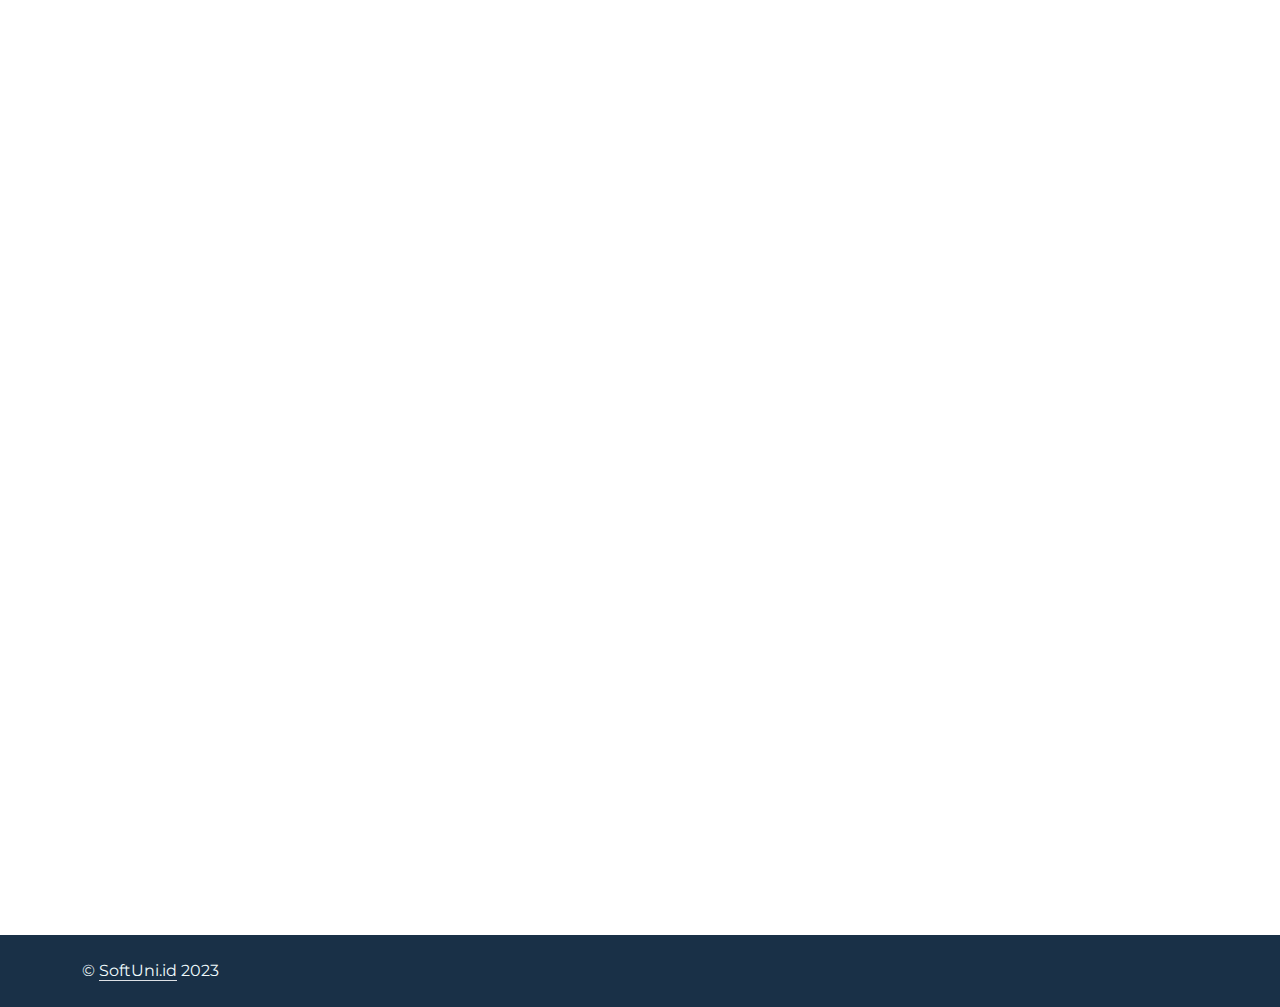
==== commit 7c373372: "first commit" ====
--- a/index.html
+++ b/index.html
@@ -3,313 +3,1012 @@
   <head>
     <meta charset="UTF-8" />
     <meta name="viewport" content="width=device-width, initial-scale=1.0" />
-    <title>Elearning</title>
-    <link
-      rel="stylesheet"
-      href="https://cdnjs.cloudflare.com/ajax/libs/font-awesome/5.15.3/css/all.min.css"
-    />
+    <title>SoftUni</title>
+    <meta content="width=device-width, initial-scale=1.0" name="viewport" />
+    <meta content="" name="keywords" />
+    <meta content="" name="description" />
+
+    <!-- Favicon -->
+    <link href="asset/favicon.ico" rel="icon" />
+
+    <!-- Libraries Stylesheet -->
+    <link href="lib/boxicons/css/boxicons.min.css" rel="stylesheet" />
+    <link href="lib/animate/animate.min.css" rel="stylesheet" />
+    <link href="lib/bootstrap/css/bootstrap.min.css" rel="stylesheet" />
+    <link href="lib/bootstrap-icons/bootstrap-icons.css" rel="stylesheet" />
+    <!-- Style Css  -->
+    <link rel="stylesheet" href="css/aos.css" />
+    <link rel="stylesheet" href="css/tiny-slider.css" />
     <link rel="stylesheet" href="index.css" />
-    <script
-      src="https://code.jquery.com/jquery-3.7.0.min.js"
-      integrity="sha256-2Pmvv0kuTBOenSvLm6bvfBSSHrUJ+3A7x6P5Ebd07/g="
-      crossorigin="anonymous"
-    ></script>
+
+    <!-- Boostrap -->
+    <script src="https://cdnjs.cloudflare.com/ajax/libs/wow/1.1.2/wow.min.js"></script>
   </head>
+
   <body>
-    <!-- Navigation -->
-    <nav>
-      <img src="images/softuni-logo.png" alt="" />
-      <div class="navigation">
-        <ul>
-          <i id="menu-close" class="fas fa-times"></i>
-          <li><a class="active" href="#">Home</a></li>
-          <li><a href="kurikulum.html">Kurikulum</a></li>
-          <li><a href="kursus.html">Kursus</a></li>
-          <li><a href="corporate.html">Corporate</a></li>
-          <li><a href="blog.html">Blog</a></li>
-          <li><a href="tentang.html">Tentang</a></li>
-        </ul>
-        <!-- <i class="fa fa-bars" aria-hidden="true"></i> -->
-        <img id="menu-btn" src="images/menu.png" alt="" />
+    <!-- ======= Header ======= -->
+    <header id="header" class="fixed-top">
+      <div class="container d-flex align-items-center">
+        <!-- Uncomment below if you prefer to use an image logo -->
+        <a href="index.html" class="logo me-auto"
+          ><img src="images/softuni-logo.png" alt="" class="img-fluid"
+        /></a>
+
+        <nav id="navbar" class="navbar">
+          <ul>
+            <li>
+              <a class="nav-link scrollto" href="kurikulum.html">Kurikulum</a>
+            </li>
+            <li><a class="nav-link scrollto" href="kursus.html">Kursus</a></li>
+            <li class="dropdown">
+              <a href="#"
+                ><span>Corporate</span> <i class="bi bi-chevron-down"></i
+              ></a>
+              <ul>
+                <li class="dropdown">
+                  <a href="corporate.html"
+                    ><span>Corporate</span> <i class="bi bi-chevron-right"></i
+                  ></a>
+                  <ul>
+                    <li><a href="#">Kelas Informasi Teknologi</a></li>
+                    <li><a href="#">Kelas Digital Kreatif</a></li>
+                    <li><a href="#">Kelas Digital Marketing</a></li>
+                  </ul>
+                </li>
+                <li><a href="#">Hire Talent(Soon)</a></li>
+              </ul>
+            </li>
+            <li><a class="nav-link scrollto" href="blog.html">Blog</a></li>
+            <li>
+              <a class="nav-link scrollto" href="tentang.html">Tentang</a>
+            </li>
+            <li>
+              <a class="getstarted scrollto" href="register.html">Masuk</a>
+            </li>
+          </ul>
+          <i class="bi bi-list mobile-nav-toggle"></i>
+        </nav>
+        <!-- .navbar -->
       </div>
-    </nav>
+    </header>
+    <!-- End Header -->
 
     <!-- Home  -->
-
     <section id="home">
-      <h2>
-        Bergabunglah Bersama Program Pendidikan Programmer Berstandar
-        Internasional Terbaik
-      </h2>
-      <p>
-        Pelajari teknologi dan digital dari para ahli dengan standar materi yang
-        telah terlisensi di Eropa
-      </p>
-      <div class="btn">
-        <a class="blue" href="#">Learn More</a>
-        <a class="yellow" href="#">Visit Courses</a>
+      <div class="container">
+        <div class="row align-items-center justify-content-between pt-5">
+          <div class="col-lg-6 text-center text-lg-start pe-lg-5">
+            <h1 class="heading text-white mb-3" data-aos="fade-up">
+              Bergabunglah Bersama Program Pendidikan Programmer Berstandar
+              Internasional Terbaik
+            </h1>
+            <p
+              class="text-white align-items-center mb-5"
+              data-aos="fade-up"
+              data-aos-delay="100"
+            >
+              Pelajari teknologi dan digital dari para ahli dengan standar
+              materi yang telah terlisensi di Eropa
+            </p>
+            <div
+              class="align-items-center mb-5 mm"
+              data-aos="fade-up"
+              data-aos-delay="200"
+            >
+              <div class="">
+                <a class="btn-prmr" href="kursus.html">Visit Courses</a>
+              </div>
+            </div>
+          </div>
+          <div class="col-lg-6" data-aos="fade-up" data-aos-delay="300">
+            <div class="img-wrap">
+              <img
+                src="asset/home_image/img/Asset 34.png"
+                alt="Image"
+                class="img-fluid rounded home-img"
+              />
+              <p style="color: #fdc93b" class="homeimg-text">
+                *Syarat & Ketentuan Berlaku
+              </p>
+            </div>
+          </div>
+        </div>
       </div>
     </section>
 
-    <!-- Features -->
-    <!-- Kenapa Harus Berprofesi Sebagai Ahli IT -->
-
-    <!-- Mengapa Harus SoftUni? -->
-    <section id="features">
-      <h1>Mengapa Harus SoftUni?</h1>
-      <div class="fea-base">
-        <div class="fea-box">
-          <i class="fa fa-graduation-cap" aria-hidden="true"></i>
-          <h3>Materi Standar Internasional</h3>
-          <p>
-            SoftUni menawarkan kurikulum dengan standar internasional, yang
-            menjamin kualitas dan relevansi pembelajaran global.
-          </p>
-        </div>
-
-        <div class="fea-box">
-          <i class="fa fa-trophy"></i>
-          <h3>Fokus Model Learn-by-doing</h3>
-          <p>
-            SoftUni menggunakan pendekatan belajar dengan cara praktis dan
-            langsung, memungkinkan siswa untuk mengaplikasikan pengetahuan dalam
-            situasi nyata.
-          </p>
-        </div>
-
-        <div class="fea-box">
-          <i class="fa fa-award"></i>
-          <h3>Tutor Tersertifikasi</h3>
-          <p>
-            Tutor-tutor di SoftUni memiliki sertifikasi yang menegaskan keahlian
-            dan kemampuan mereka dalam mengajar.
-          </p>
-        </div>
-
-        <div class="fea-box">
-          <i class="fa fa-award"></i>
-          <h3>Jaminan Pekerjaan*</h3>
-          <p>
-            SoftUni memberikan jaminan pekerjaan bagi lulusan, memberikan
-            peluang karier yang menjanjikan di dunia kerja.
-          </p>
-        </div>
-        <div class="fea-box">
-          <i class="fa fa-graduation-cap" aria-hidden="true"></i>
-          <h3>Sertifikat Standar Internasional</h3>
-          <p>
-            Setelah menyelesaikan program, siswa menerima sertifikat dengan
-            standar internasional, meningkatkan pengakuan profesional mereka.
-          </p>
-        </div>
-
-        <div class="fea-box">
-          <i class="fa fa-trophy"></i>
-          <h3>Belajar dimanapun</h3>
-          <p>
-            SoftUni memberikan fleksibilitas untuk belajar di mana saja,
-            memungkinkan akses pengetahuan tanpa batasan geografis.
-          </p>
+      <!-- Features Start -->
+      <section>
+      <div class="container-xxl feature py-5">
+        <div class="container">
+          <div class="row g-5 align-items-center">
+            <div class="col-lg-6 wow fadeInUp" data-wow-delay="0.1s">
+              <p
+                class="d-inline-block border rounded text-primary fw-semi-bold py-1 px-3"
+              >
+                Kenapa Harus Berprofesi Sebagai Ahli IT?
+              </p>
+              <h1 class="display-5 mb-4" style="font-weight: 800;">Discover Why We're the Top Choice!</h1>
+              <p class="mb-4">
+                Memilih profesi sebagai ahli IT memiliki banyak keuntungan dan
+                alasan yang mungkin membuat seseorang memilih jalur karir ini.
+                Berikut beberapa alasan mengapa banyak orang memilih untuk menjadi
+                ahli IT:
+              </p>
+              <h4>FREE KELAS PROGRAMMING DASAR</h4>
+              <p style="color: #ffa000">*Syarat dan ketentuan berlaku</p>
+              <a class="btn btn-primary py-3 px-5" href="kursus.html">Gabung</a>
+            </div>
+            <div class="col-lg-6">
+              <div class="row g-4 align-items-center">
+                <div class="col-md-6">
+                  <div class="row g-4">
+                    <div class="col-12 wow fadeIn" data-wow-delay="0.3s">
+                      <div class="feature-box border rounded p-4">
+                        <i class="bi bi-check-lg" style="font-size: 3rem; color: cornflowerblue;"></i>
+                        <h4 class="mb-3">
+                          Perkiraan KEMNAKER Indonesia butuh 1,97 juta ahli IT
+                          tahun 2025
+                        </h4>
+                      </div>
+                    </div>
+                    <div class="col-12 wow fadeIn" data-wow-delay="0.5s">
+                      <div class="feature-box border rounded p-4">
+                        <i class="bi bi-check-lg" style="font-size: 3rem; color: cornflowerblue;"></i>
+                        <h4 class="mb-3">
+                          Tingkat Sumber Daya Manusia IT sampai saat ini masih
+                          kurang
+                        </h4>
+                      </div>
+                    </div>
+                  </div>
+                </div>
+                <div class="col-md-6 wow fadeIn" data-wow-delay="0.7s">
+                  <div class="feature-box border rounded p-4">
+                    <i class="bi bi-check-lg" style="font-size: 3rem; color: cornflowerblue;"></i>
+                    <h4 class="mb-3">
+                      Rerata gaji dibidang IT salah satu tertinggi di Indonesia
+                    </h4>
+                  </div>
+                  <div class="feature-box border rounded p-4">
+                    <i class="bi bi-check-lg" style="font-size: 3rem; color: cornflowerblue;"></i>
+                    <h4 class="mb-3">
+                      Kerja di mana saja, dari manapun kamu berada
+                    </h4>
+                  </div>
+                </div>
+              </div>
+            </div>
+          </div>
         </div>
       </div>
     </section>
-
-    <!-- Courses -->
-    <section id="course">
-      <h1>Our Popular Courses</h1>
-      <p>Kursus yang akan datang</p>
-      <div class="course-box">
-        <div class="courses">
-          <img src="images/courses1.png" alt="" />
-          <div class="details">
-            <i class="fas fa-calendar"></i>
-            <span>25 Jul 2023</span>
-            <h6>
-              Excel Masterclass: Boosting Productivity and Efficiency with
-              Advanced Techniques
-            </h6>
-            <div class="join">
-              <button>Gabung ></button>
-            </div>
-          </div>
-          <div class="cost">Rp 0</div>
-        </div>
-
-        <div class="courses">
-          <img src="images/courses2.jpeg" alt="" />
-          <div class="details">
-            <i class="fas fa-calendar"></i>
-            <span>25 Jul 2023</span>
-            <h6>Java Basic Course</h6>
-            <div class="join">
-              <button>Gabung ></button>
-            </div>
-          </div>
-          <div class="cost">Rp 0</div>
-        </div>
-
-        <div class="courses">
-          <img src="images/courses3.jpeg" alt="" />
-          <div class="details">
-            <i class="fas fa-calendar"></i>
-            <span>25 Jul 2023</span>
-            <h6>Phyton Basic Course</h6>
-            <div class="join">
-              <button>Gabung ></button>
-            </div>
-          </div>
-          <div class="cost">Rp 0</div>
-        </div>
-
-        <div class="courses">
-          <img src="images/courses1.png" alt="" />
-          <div class="details">
-            <i class="fas fa-calendar"></i>
-            <span>25 Jul 2023</span>
-            <h6>
-              Excel Masterclass: Boosting Productivity and Efficiency with
-              Advanced Techniques
-            </h6>
-            <div class="join">
-              <button>Gabung ></button>
-            </div>
-          </div>
-          <div class="cost">Rp 0</div>
+      <!-- Features End -->
+
+          <!-- ======= Service ======= -->
+    <section id="services" class="services section-bg">
+      <div class="container" data-aos="fade-up">
+        <div class="section-title">
+          <h2>Mengapa Harus SoftUni?</h2>
+        </div>
+
+        <div class="row">
+          <div
+            class="col-xl-4 col-md-6 d-flex align-items-stretch"
+            data-aos="zoom-in"
+            data-aos-delay="100"
+          >
+            <div class="icon-box">
+              <i class="bi bi-globe mb-4" style="font-size: 3rem; color: cornflowerblue;"  ></i>
+              <h4 class="mb-3"><a>Materi Standar Internasional</a></h4>
+              <p>
+                SoftUni menawarkan kurikulum dengan standar internasional,
+                yang menjamin kualitas dan relevansi pembelajaran global.
+              </p>
+            </div>
+          </div>
+
+          <div
+            class="col-xl-4 col-md-6 d-flex align-items-stretch mt-4 mt-md-0"
+            data-aos="zoom-in"
+            data-aos-delay="200"
+          >
+            <div class="icon-box">
+              <i class="bi bi-laptop mb-4" style="font-size: 3rem; color: cornflowerblue;"></i>
+              <h4 class="mb-3"><a>Fokus Model Learn-by-doing</a></h4>
+              <p>
+                SoftUni menggunakan pendekatan belajar dengan cara praktis dan
+                langsung, memungkinkan siswa untuk mengaplikasikan pengetahuan
+                dalam situasi nyata.
+              </p>
+            </div>
+          </div>
+
+          <div
+            class="col-xl-4 col-md-6 d-flex align-items-stretch mt-4 mt-xl-0"
+            data-aos="zoom-in"
+            data-aos-delay="300"
+          >
+            <div class="icon-box">
+              <i class="bi bi-person-check mb-4" style="font-size: 3rem; color: cornflowerblue;"></i>
+                <h4 class="mb-3"><a >Tutor Tersertifikasi</a></h4>
+                <p>
+                  Tutor-tutor di SoftUni memiliki sertifikasi yang menegaskan
+                  keahlian dan kemampuan mereka dalam mengajar.
+                </p>
+            </div>
+          </div>
+
+          <div
+            class="col-xl-4 col-md-6 d-flex align-items-stretch mt-4 mt-xl-10"
+            data-aos="zoom-in"
+            data-aos-delay="300"
+          >
+            <div class="icon-box">
+              <i class="bi bi-briefcase" style="font-size: 3rem; color: cornflowerblue;"></i>
+              <h4 class="mb-3"> <a > Jaminan Pekerjaan*</a></h4>
+              <p>
+                SoftUni memberikan jaminan pekerjaan bagi lulusan, memberikan
+                peluang karier yang menjanjikan di dunia kerja.
+              </p>
+            </div>
+          </div>
+
+          <div
+          class="col-xl-4 col-md-6 d-flex align-items-stretch mt-4 mt-xl-10"
+          data-aos="zoom-in"
+          data-aos-delay="300"
+        >
+          <div class="icon-box">
+            <i class="bi bi-patch-check" style="font-size: 3rem; color: cornflowerblue;"></i>
+            <h4 class="mb-3"> <a > Sertifikat Standar Internasional</a></h4>
+            <p>
+              Siswa menerima sertifikat
+              dengan standar internasional, meningkatkan pengakuan
+              profesional mereka.
+            </p>
+          </div>
+        </div>
+
+        <div
+        class="col-xl-4 col-md-6 d-flex align-items-stretch mt-4 mt-xl-10"
+        data-aos="zoom-in"
+        data-aos-delay="300"
+      >
+        <div class="icon-box">
+          <i class="bi bi-book"  style="font-size: 3rem; color: cornflowerblue;"></i>
+                <h4 class="mb-3"><a >Belajar dimanapun</a> </h4>
+                <p>
+                  SoftUni memberikan fleksibilitas untuk belajar di mana saja,
+                  memungkinkan akses pengetahuan tanpa batasan geografis.
+                </p>
+        </div>
+      </div>
         </div>
       </div>
     </section>
-
-    <!-- Registration -->
-    <section id="registration">
-      <div class="reminder">
-        <p>Get 100 Online Courses for Free</p>
-        <h1>Register To Get It</h1>
-        <div class="time">
-          <div class="date">
-            18 <br />
-            Days
-          </div>
-          <div class="date">
-            23 <br />
-            Hours
-          </div>
-          <div class="date">
-            06 <br />
-            Minutes
-          </div>
-          <div class="date">
-            58 <br />
-            Second
-          </div>
-        </div>
-      </div>
-      <div class="form">
-        <h3>Create Free Accound NOW !</h3>
-        <input type="text" placeholder="Name" name="" id="" />
-        <input type="text" placeholder="Email Address" name="" id="" />
-        <input type="password" placeholder="Password" name="" id="" />
-        <div class="btn">
-          <a href="" class="yellow">Sumbit Here</a>
+    <!-- End Service -->
+
+
+    <!-- Courses -->
+        <section id="pricing" class="pricing">
+          <div class="container" data-aos="fade-up">
+            <div class="section-title">
+              <h2>Our Popular Courses</h2>
+              <p>
+                Kursus yang akan datang 
+              </p>
+            </div>
+            
+            <div class="courses">
+              <div class="row">
+             
+    
+                <div class="col-lg-3" data-aos="fade-up" data-aos-delay="100">
+                  <div class="box">
+                    <img
+                      src="images/courses1.png"
+                      class="mb-3 img-fluid"
+                      style="width: 100%"
+                      alt=""
+                    />
+                    <a href="kursus-inner.html"
+                      ><h3>
+                        Excel Masterclass: Boosting Productivity and Efficiency with
+                        Advanced Techniques
+                      </h3></a
+                    >
+                    <hr />
+                    <a  href="kursus-inner.html" class="gabung-btn">Buka Course</a>
+                    <a class="courses-price">Rp. 0</a>
+                    <p><i class="bi bi-calendar"></i> 25 Jul 2023</p>
+                  </div>
+                </div>
+
+                <div class="col-lg-3" data-aos="fade-up" data-aos-delay="100">
+                  <div class="box">
+                    <img
+                      src="images/courses1.png"
+                      class="mb-3 img-fluid"
+                      style="width: 100%"
+                      alt=""
+                    />
+                    <a href="kursus-inner.html"
+                      ><h3>
+                        Excel Masterclass: Boosting Productivity and Efficiency with
+                        Advanced Techniques
+                      </h3></a
+                    >
+                    <hr />
+                    <a  href="kursus-inner.html" class="gabung-btn">Buka Course</a>
+                    <a class="courses-price">Rp. 0</a>
+                    <p><i class="bi bi-calendar"></i> 25 Jul 2023</p>
+    
+                  </div>
+                </div>
+                <div class="col-lg-3" data-aos="fade-up" data-aos-delay="100">
+                  <div class="box">
+                    <img
+                      src="images/courses1.png"
+                      class="mb-3 img-fluid"
+                      style="width: 100%"
+                      alt=""
+                    />
+                    <a href="kursus-inner.html"
+                      ><h3>
+                        Excel Masterclass: Boosting Productivity and Efficiency with
+                        Advanced Techniques
+                      </h3></a
+                    >
+                    <hr />
+                    <a href="kursus-inner.html" class="gabung-btn">Buka Course</a>
+                    <a class="courses-price">Rp. 0</a>
+                    <p><i class="bi bi-calendar"></i> 25 Jul 2023</p>
+                  </div>
+                </div>
+
+              </div>
+            </div>
+
+
+          </div>
+        </section>
+
+<!-- End Courses  -->
+
+
+        <!-- ======= Professional modul ======= -->
+        <section id="pro-modul" class="pro-modul">
+          <div class="container" data-aos="fade-up">
+            <div class="">
+              <h3>Professional Modul</h3>
+              <hr>
+            </div>
+            <div class="row">
+              <div class="col-lg-6" data-aos="fade-up" data-aos-delay="100">
+                <div  class="pro-box d-flex">
+                  <div class="pro-logo">
+                    <img style="width: max-content;" class="img-fluid" src="asset/curriculum_image/8467df8b-5b41-11ed-bef8-e82a44eb9daf.png" alt="">
+                  </div>
+                  <div class="pro-desc">
+                    <h3>Java Developer</h3>
+                    <p class="pro-sub">Professional Program</p>
+                    <p>50++ Kredit | 4 Bulan estimasi</p> 
+                    <p style="font-weight: 500;">Rp. 3.500.000/modul</p>
+                    <p>Dapatkan kesiapan untuk peluang karir dalam bidang 
+                      Java, tanpa pengalaman sebelumnya yang diperlukan.
+                        </p>
+                    <a href="kursus.html" class="buy-btn">Gabung</a>
+                  </div>
+                </div>
+              </div>
+              
+              <div class="col-lg-6" data-aos="fade-up" data-aos-delay="100">
+                <div  class="pro-box d-flex">
+                  <div  class="pro-logo">
+                    <img style="width: max-content;" class="img-fluid" src="asset/curriculum_image/0a62546a-5b58-11ed-bef8-e82a44eb9daf.png" alt="">
+                  </div>
+                  <div class="pro-desc">
+                    <h3>Python</h3>
+                    <p class="pro-sub">Professional Program</p>
+                    <p>50++ Kredit | 4 Bulan estimasi</p> 
+                    <p><b class="text-bold">Rp. 3.500.000/modul</b> </p>
+                    <p>Dapatkan kesiapan untuk berkarir dalam bidang Python, 
+                      tanpa pengalaman sebelumnya yang diperlukan. </p>
+                    <a href="kursus.html" class="buy-btn">Gabung </a>
+                  </div>
+                </div>
+              </div>
+    
+              <div class="col-lg-6" data-aos="fade-up" data-aos-delay="100">
+                <div  class="pro-box d-flex">
+                  <div class="pro-logo">
+                    <img style="width: max-content;" class="img-fluid" src="asset/curriculum_image/f1a84db9-5b57-11ed-bef8-e82a44eb9daf.png" alt="">
+                  </div>
+                  <div class="pro-desc">
+                    <h3>Javascript</h3>
+                    <p class="pro-sub">Professional Program</p>
+                    <p>50++ Kredit | 4 Bulan estimasi</p> 
+                    <p><b>Rp. 3.500.000/modul</b> </p>
+                    <p> Dapatkan kesiapan untuk berkarir dalam pengembangan JavaScript, tanpa pengalaman sebelumnya yang diperlukan.</p>
+                    <a href="kursus.html" class="buy-btn">Gabung</a>
+                  </div>
+                </div>
+              </div>
+    
+              <div class="col-lg-6" data-aos="fade-up" data-aos-delay="100">
+                <div class="pro-box d-flex">
+                  <div class="pro-logo">
+                    <img style="width: max-content;" class="img-fluid" src="asset/curriculum_image/4fef53d3-5b49-11ed-bef8-e82a44eb9daf.png" alt="">
+                  </div>
+                  <div class="pro-desc">
+                    <h3>C#/C++</h3>
+                    <p class="pro-sub">Professional Program</p>
+                    <p>50++ Kredit | 4 Bulan estimasi</p> 
+                    <p><b>Rp. 3.500.000/modul</b> </p>
+                    <p> Dapatkan kesiapan untuk berkarir dalam pemrograman C#, tanpa pengalaman sebelumnya yang diperlukan.</p>
+                    <a href="kursus.html" class="buy-btn">Gabung</a>
+                  </div>
+                </div>
+              </div>
+    
+
+            </div>
+          </div>
+        </section>
+        <!-- End Professional modul -->
+
+                  <!-- ======= Cara mendaftar Section ======= -->
+                  <section id="cta" class="cta">
+                    <div class="container" data-aos="zoom-in">
+                      <div class="row">
+                        <div class="col-lg-9 text-center text-lg-start">
+                          <h3>Bagaimana cara mendaftar?</h3>
+                          <p>
+                            Pelatihan program rekayasa perangkat lunak di SoftUni cocok
+                            untuk pemula dan orang-orang yang memiliki pengalaman awal dalam
+                            pengembangan perangkat lunak. Yang dibutuhkan untuk melamar
+                            program rekayasa perangkat lunak adalah motivasi yang kuat untuk
+                            belajar pengembangan profesional di dunia pemrograman, tingkat
+                            dasar bahasa Inggris dan kemampuan komputer. Aplikasi untuk
+                            program ini terbuka setiap saat. Sebelum setiap penerimaan
+                            diadakan beberapa kursus persiapan "Dasar-Dasar Pemrograman" dan
+                            ujian masuk setelahnya masing-masing. Kamu dapat mengikuti
+                            pelatihan online dari mana saja.
+                          </p>
+            
+                          <p>
+                            Langkah pertama yang perlu dilakukan adalah mengisi formulir
+                            aplikasi setelah mengklik tombol "Gabung" di halaman ini. Dalam
+                            formulir aplikasi yang akan terbuka, Kamu dapat memilih bahasa
+                            pemrograman yang diinginkan untuk memulai studi - C#, Java,
+                            JavaScript atau Python.
+                          </p>
+                        </div>
+                        <div class="col-lg-3 cta-btn-container text-center">
+                          <a class="cta-btn align-middle" href="kursus.html">Gabung</a>
+                        </div>
+                      </div>
+                    </div>
+                  </section>
+                  <!-- End Cara Mendaftar Section -->
+            
+        
+
+
+
+    <!-- Testimonial Start  -->
+    <section id="testimonials" class="testimonials section-bg">
+      <div class="container" data-aos="fade-up">
+        <div class="section-title">
+          <h2>Testimonials</h2>
+        </div>
+
+        <div class="row">
+          <div class="col-lg-6" data-aos="zoom-in" data-aos-delay="100">
+            <div class="member d-flex align-items-start">
+              <div class="pic">
+                <img
+                  src="asset/home_image/testimoni/ividenov.jpg"
+                  class="img-fluid"
+                  alt=""
+                />
+              </div>
+              <div class="member-info">
+                <h4>Iliyan Videnov</h4>
+                <span>Java Developer @ SAP Labs</span>
+                <p>
+                  Saya memutuskan untuk melakukan pemrograman karena saya selalu
+                  tertarik pada komputer, satu-satunya masalah adalah saya
+                  selalu berpikir bahwa pemrograman bukan untuk saya. Sampai
+                  saya menemukan kursus Dasar-dasar Pemrograman gratis, di mana
+                  saya menemukan bahwa segala sesuatunya relatif mudah bagi
+                  saya, tidak membebani saya dengan cara apa pun. Semua kursus
+                  di Software University sangat berguna, tetapi jika saya harus
+                  memilih beberapa, itu adalah OOP, CPC, Struktur Data, dan
+                  Algoritma.
+                </p>
+              </div>
+            </div>
+          </div>
+
+          <div
+            class="col-lg-6 mt-4 mt-lg-0"
+            data-aos="zoom-in"
+            data-aos-delay="200"
+          >
+            <div class="member d-flex align-items-start">
+              <div class="pic">
+                <img
+                  src="asset/home_image/testimoni/Konstantin.jpg"
+                  class="img-fluid"
+                  alt=""
+                />
+              </div>
+              <div class="member-info">
+                <h4>Konstantin Gero</h4>
+                <span>Software Engineer @Tesla</span>
+                <p>
+                  Pelajaran terpenting yang saya pelajari dari pendidikan saya
+                  di SoftUni adalah nilai untuk mendapatkan pemahaman yang lebih
+                  dalam tentang konsep-konsep dasar. Tidak hanya setiap pengajar
+                  memiliki pengetahuan yang luas tentang materi, tetapi mereka
+                  juga selalu bersemangat untuk menjawab pertanyaan.
+                </p>
+              </div>
+            </div>
+          </div>
+
+          <div class="col-lg-6 mt-4" data-aos="zoom-in" data-aos-delay="300">
+            <div class="member d-flex align-items-start">
+              <div class="pic">
+                <img
+                  src="asset/home_image/testimoni/Tugay.jpg"
+                  class="img-fluid"
+                  alt=""
+                />
+              </div>
+              <div class="member-info">
+                <h4>Tugay Emin</h4>
+                <span>Blockchain Engineer @LimeChain</span>
+                <p>
+                  Hal saya sukai tentang program di SoftUni adalah program ini
+                  terdiri dari serangkaian kursus, dari tingkat pemula hingga
+                  mahir, dan siswa berpartisipasi dalam satu per satu, yang
+                  membantu mereka fokus pada satu mata pelajaran pada satu
+                  waktu.
+                </p>
+              </div>
+            </div>
+          </div>
+
+          <div class="col-lg-6 mt-4" data-aos="zoom-in" data-aos-delay="400">
+            <div class="member d-flex align-items-start">
+              <div class="pic">
+                <img
+                  src="asset/home_image/testimoni/preslav-mihaylov.webp"
+                  class="img-fluid"
+                  alt=""
+                />
+              </div>
+              <div class="member-info">
+                <h4>Preslav Mihaylov</h4>
+                <span>Software Engineer @Uber</span>
+                <p>
+                  Saya memutuskan untuk mendalami pemrograman dengan SoftUni
+                  karena menurut saya profesi ini sangat menarik dan menawarkan
+                  banyak tantangan. Yang saya suka dari program adalah saya
+                  harus terus berkembang dan belajar hal-hal baru.
+                </p>
+              </div>
+            </div>
+          </div>
         </div>
       </div>
     </section>
-
-    <!-- Profiles -->
-    <section id="experts">
-      <h1>Comunity Experts</h1>
-      <p>Replenish man have thing gathering kights yielding shall yp</p>
-      <div class="expert-box">
-        <div class="profile">
-          <img src="images/pro1.webp" alt="" />
-          <h6>Ema Irnik</h6>
-          <p>Phyton & Algorithm Expert</p>
-          <div class="pro-links">
-            <i class="fab fa-facebook-f"></i>
-            <i class="fab fa-instagram"></i>
-            <i class="fab fa-linkedin-in"></i>
-          </div>
-        </div>
-
-        <div class="profile">
-          <img src="images/pro2.webp" alt="" />
-          <h6>Ema Irnik</h6>
-          <p>Phyton & Algorithm Expert</p>
-          <div class="pro-links">
-            <i class="fab fa-facebook-f"></i>
-            <i class="fab fa-instagram"></i>
-            <i class="fab fa-linkedin-in"></i>
-          </div>
-        </div>
-
-        <div class="profile">
-          <img src="images/pro3.webp" alt="" />
-          <h6>Ema Irnik</h6>
-          <p>Phyton & Algorithm Expert</p>
-          <div class="pro-links">
-            <i class="fab fa-facebook-f"></i>
-            <i class="fab fa-instagram"></i>
-            <i class="fab fa-linkedin-in"></i>
-          </div>
+    <!-- Testimonial End  -->
+
+        <!-- Awards  Start -->
+        <section id="awards" class="awards">
+          <div class="container" data-aos="fade-up">
+            <div class="section-title">
+              <h2>Awards Kami</h2>
+              <p>
+                Kami bangga dengan komitmen kami terhadap keunggulan dan pertumbuhan
+                berkelanjutan di bidang pendidikan dan teknologi. Dedikasi ini telah
+                membawa kami meraih berbagai penghargaan dan pengakuan yang
+                menunjukkan dampak dan kontribusi kami terhadap industri.
+              </p>
+            </div>
+    
+            <div class="row" >
+              <div class="logos">
+                <div class="logos-slide">
+                  <img src="asset/home_image/awards/career-show-award.png" />
+                  <img src="asset/home_image/awards/career-show-awards-2022.png" />
+                  <img src="asset/home_image/awards/golden-hearth.png" />
+                  <img src="asset/home_image/awards/my-love-marks.png" />
+                  <img src="asset/home_image/awards/forbes-BA-2022.png" />
+                </div>
+              </div>
+            </div>
+          </div>
+          </div>
+        </section>
+    
+        <!-- Awards  Start -->
+
+       <!-- Facts Start -->
+       <section id="fact" class="fact"  data-wow-delay="0.3s">
+        <div class="container-fluid facts my-5 py-5" >
+          <div class="container py-5" >
+            <div class="row g-5 fact-con" >
+              <div
+                class="col-sm-6 col-lg-3 text-center wow fadeIn fact-text"
+                data-wow-delay="0.3s"
+              >
+                Bersiap Shifting Career bersama SoftUni?
+              </div>
+  
+              <div
+                class="col-sm-6 col-lg-3 text-center wow fadeIn"
+                data-wow-delay="0.3s"
+              >
+                <i class="fa fa-check fa-3x mb-3"></i>
+                <h1 class="display-4" ><span data-toggle="counter-up">17</span>K+</h1>
+                <span class="fs-5">Lulusan di LinkedIn</span>
+                <hr class="bg-white w-25 mx-auto mb-0" />
+                <a href="https://www.linkedin.com/school/software-university-softuni/people/" target="_blank" class="btn btn-primary">See On LinkedIn</a>
+              </div>
+              <div
+                class="col-sm-6 col-lg-3 text-center wow fadeIn"
+                data-wow-delay="0.5s"
+              >
+                <i class="fa fa-users-cog fa-3x mb-3"></i>
+                <h1 class="display-4" ><span data-toggle="counter-up">14</span>K+</h1>
+                <span class="fs-5">Project di Github</span>
+                <hr class="bg-white w-25 mx-auto mb-0" />
+                <a href="https://github.com/search?q=softuni" target="_blank" class="btn btn-primary">See On Github</a>
+              </div>
+              <div
+                class="col-sm-6 col-lg-3 text-center wow fadeIn"
+                data-wow-delay="0.7s"
+              >
+                <i class="fa fa-award fa-3x mb-3"></i>
+                <h1 class="display-4" ><span data-toggle="counter-up">35</span>M+</h1>
+                <span class="fs-5">Exercises dikumpulkan</span>
+                <hr class="bg-white w-25 mx-auto mb-0" />
+                <a href="https://judge.softuni.org/submissions" class="btn btn-primary">See In Judge</a>
+              </div>
+            </div>
+          </div>
+        </div>
+      </section>
+      <!-- Facts End -->
+  
+
+    <!-- Koneksi Start -->
+    <section>
+
+    <div class="section ">
+      <div class="container">
+        <div class="row justify-content-center">
+          <div class="col-lg-6 text-center">
+            <h2 class="heading text-primary"></h2>
+          </div>
+        </div>
+
+        <h1>SoftUni Alumni Started Job At</h1>
+        <hr>
+        <div class="row alumni">
+          <div class="col-lg-3 col-md-6 align-items-center alumni-img" >
+            <img class="img-fluid" src="asset/home_image/partner/microsoft-logo.png" />
+          </div>
+          <div class="col-lg-3 col-md-6 align-items-center alumni-img" >
+            <img class="img-fluid" src="asset/home_image/partner/tesla-logo.png" />
+          </div>
+          <div class="col-lg-3 col-md-6 align-items-center alumni-img" >
+            <img class="img-fluid" src="asset/home_image/partner/uber-logo.png" />
+          </div>
+          <div class="col-lg-3 col-md-6 align-items-center alumni-img" >
+            <img class="img-fluid" src="asset/home_image/partner/chaosgroup-logo.png" />
+          </div>
+          <div class="col-lg-3 col-md-6 align-items-center alumni-img" >
+            <img class="img-fluid" src="asset/home_image/partner/cocacola-logo.png" />
+          </div>
+          <div class="col-lg-3 col-md-6 align-items-center alumni-img" >
+            <img class="img-fluid" src="asset/home_image/partner/hbc-logo.png" />
+          </div>
+          <div class="col-lg-3 col-md-6 align-items-center alumni-img" >
+            <img class="img-fluid" src="asset/home_image/partner/shwartz-logo.png"  />
+          </div>
+          <div class="col-lg-3 col-md-6 align-items-center alumni-img" >
+            <img class="img-fluid" src="asset/home_image/partner/vmware-logo.png"  />
+          </div>
+          <div class="col-lg-12 text-center mt-2">
+            <h2>dan masih banyak lagi</h2>
+         
+          </div>
+
+        </div>
+
+        </div>
+      </div>
+    </div>
+  </section>
+
+    <!-- Koneksi End -->
+
+
+    <!-- ======= Why Us Section ======= -->
+    <section id="why-us" class="why-us section-bg">
+      <div class="container" data-aos="fade-up">
+        <div class="row">
+          <div
+            class="col-lg-12 d-flex flex-column justify-content-center align-items-stretch order-2 order-lg-1"
+          >
+            <div class="content">
+              <h3>SoftUni di panggung Internasional</h3>
+              <p>
+                Software SoftUni dibuat di Bulgaria pada tahun 2013 sebagai proyek paling serius di negara tersebut untuk pendidikan dan pembuatan pengembang perangkat lunak. Itu didirikan dan dikelola oleh para insinyur perangkat lunak sendiri yang tahu persis apa kebutuhan perusahaan pemberi kerja, dan di sisi lain, program, pelatihan, dan praktik apa yang dibutuhkan para peserta.
+
+                Pada tahun 2019, SoftUni mengambil langkah pertama untuk memperluas model bisnisnya di luar negara asalnya dengan mengadakan pelatihan yang sukses di Rumania, Singapura, Filipina, dan Polandia, memberikan pelatihan pemrograman gratis serta kurikulum rekayasa perangkat lunak yang komprehensif.
+                
+                Pada tahun 2021, SoftUni meluncurkan inisiatif SoftUni Global, yang bertujuan untuk menyediakan konten pembelajaran yang berkualitas bagi mereka yang ingin mendalami pemrograman dari mana saja di dunia.
+              </p>
+            </div>
+          </div>
+        </div>
+
+        <div class="row d-flex  mt-2">
+          <div
+            class="col-lg-12 d-flex flex-column justify-content-center align-items-stretch order-2 order-lg-1"
+          >
+            <div class="content">
+              <h3>Jadilah bagian dari revolusi digital global bersama kami</h3>
+              <p>
+                Kami menciptakan ahli pemrograman nyata dan membantu mereka memulai karir sukses yang diinginkan. Sejak 2013, kami telah melatih puluhan ribu anak muda yang kini bekerja di industri IT. Kami berusaha untuk menjadi bagian dari revolusi digital global dan berkontribusi untuk membangun era digital baru dengan mengajar generasi baru pengembang perangkat lunak dan pakar IT.
+              </p>
+              <a href="kursus.html" class="btn btn-primary">Daftar Kursus</a>
+            </div>
+          </div>
+
+         
         </div>
       </div>
     </section>
+    <!-- End Why Us Section -->
+
+
+       <!-- ======= Frequently Asked Questions Section ======= -->
+       <section id="faq" class="faq mt-5">
+        <div class="container" data-aos="fade-up">
+          <div class="section-title">
+            <h2>Frequently Asked Questions</h2>
+          </div>
+  
+          <div class="faq-list">
+            <ul>
+              <li data-aos="fade-up" data-aos-delay="100">
+                <i class="bx bx-help-circle icon-help"></i>
+                <a
+                  data-bs-toggle="collapse"
+                  class="collapse"
+                  data-bs-target="#faq-list-1"
+                  >Apakah kursus persiapan pemrograman benar-benar <b>GRATIS?</b> 
+                  <i class="bx bx-chevron-down icon-show"></i
+                  ><i class="bx bx-chevron-up icon-close"></i
+                ></a>
+                <div
+                  id="faq-list-1"
+                  class="collapse show"
+                  data-bs-parent=".faq-list"
+                >
+                  <p>
+                    Kursus Programming Basics dapat benar <b>GRATIS</b> dengan membayar
+                    biaya komitmen, jika kamu ingin mengikuti <b>Ujian Sertifikasi
+                    dari SoftUni Pusat</b> maka uang akan dikonversi menjadi biaya
+                    ujian. dan apabila <b>Tidak</b> mengikuti <b>Ujian Sertifikasi SoftUni
+                    Pusat</b> maka kami akan <b>mengembalikan Biaya Komitmen (GRATIS)</b>.
+                  </p>
+                </div>
+              </li>
+  
+              <li data-aos="fade-up" data-aos-delay="200">
+                <i class="bx bx-help-circle icon-help"></i>
+                <a
+                  data-bs-toggle="collapse"
+                  data-bs-target="#faq-list-2"
+                  class="collapsed"
+                  >Apakah saya perlu memiliki komputer?
+                  <i class="bx bx-chevron-down icon-show"></i
+                  ><i class="bx bx-chevron-up icon-close"></i
+                ></a>
+                <div id="faq-list-2" class="collapse" data-bs-parent=".faq-list">
+                  <p >Kamu memerlukan komputer / laptop untuk akses online ke materi, latihan secara real time, dan juga akan membutuhkannya selama latihan praktis. <span style="vertical-align: inherit;"><span style="vertical-align: inherit;">Disarankan untuk memiliki Laptop dengan Spesifikasi minimal <strong>Core i3 / Sejenisnya</strong> dan <strong>Ram 4gb (Rekomendasi 8gb)</strong></p>		
+                </div>
+              </li>
+  
+              <li data-aos="fade-up" data-aos-delay="300">
+                <i class="bx bx-help-circle icon-help"></i>
+                <a
+                  data-bs-toggle="collapse"
+                  data-bs-target="#faq-list-3"
+                  class="collapsed"
+                  >Apakah bahasa asing penting untuk mengikuti kursus?
+                  <i class="bx bx-chevron-down icon-show"></i
+                  ><i class="bx bx-chevron-up icon-close"></i
+                ></a>
+                <div id="faq-list-3" class="collapse" data-bs-parent=".faq-list">
+                  <p>Selama kelas online akan digunakan bahasa Indonesia, sedangkan semua presentasi yang digunakan akan dalam bahasa Inggris berdasarkan program Software University Pusat.</p>
+                </div>
+              </li>
+  
+              <li data-aos="fade-up" data-aos-delay="400">
+                <i class="bx bx-help-circle icon-help"></i>
+                <a
+                  data-bs-toggle="collapse"
+                  data-bs-target="#faq-list-4"
+                  class="collapsed"
+                  >Apakah saya wajib membayar untuk mengikuti ujian? <i class="bx bx-chevron-down icon-show"></i
+                  ><i class="bx bx-chevron-up icon-close"></i
+                ></a>
+                <div id="faq-list-4" class="collapse" data-bs-parent=".faq-list">
+                      <p><strong>Tidak</strong>. Jika kamu merasa tidak cukup siap untuk mengikuti ujian di akhir kursus, 
+                          uang komitmen yang telah disetor akan dikembalikan secara penuh 100%. Dalam hal ini, kami menyarankan 
+                          kamu untuk mendaftar di kursus serupa berikutnya dan memperkuat pengetahuan kamu.</p>
+                </div>
+              </li>
+  
+  
+              <li data-aos="fade-up" data-aos-delay="500">
+                  <i class="bx bx-help-circle icon-help"></i>
+                  <a
+                    data-bs-toggle="collapse"
+                    data-bs-target="#faq-list-5"
+                    class="collapsed"
+                    >Apa itu biaya komitmen?<i class="bx bx-chevron-down icon-show"></i
+                    ><i class="bx bx-chevron-up icon-close"></i
+                  ></a>
+                  <div id="faq-list-5" class="collapse" data-bs-parent=".faq-list">
+                      <p>Biaya komitmen dibutuhkan supaya kamu serius dalam mengikuti proses belajar programming dengan menyelesaikan kelas sampai selesai, 
+                          dan akan dikembalikan di akhir kelas bersama dengan sertifikat.</p>	
+  
+                  </div>
+                </li>
+
+              </ul>
+              <a href="faq.html"><div class="btn-prmr mt-2 text-white">See More</div></a>
+          </div>
+        </div>
+      </section>
+      <!-- End Frequently Asked Questions Section -->
+  
+  
+ 
+ 
+
+    <footer>
+      <!-- Footer Start -->
+      <div
+        class="container-fluid footer py-5 wow fadeIn"
+        style="  background-color: #234465;"
+        data-wow-delay="0.1s"
+      >
+        <div class="container py-5">
+          <div class="row g-5">
+            <div class="col-lg-4 col-md-6">
+              <h4 class="text-white mb-4">Links</h4>
+              <a class="btn btn-link" href="tentang.html">Tentang Kami</a>
+              <a class="btn btn-link" href="kurikulum.html">Kurikulum</a>
+              <a class="btn btn-link" href="kursus.html">Kursus</a>
+              <a class="btn btn-link" href="blog.html">Blog</a>
+              <a class="btn btn-link" href="#contact">Kontak</a>
+              <a class="btn btn-link" href="faq.html">FAQ</a>
+            </div>
+            <div class="col-lg-4 col-md-6">
+              <h4 class="text-white mb-4">Social Media</h4>
+              <a
+                class="btn btn-link"
+                target="_blank"
+                href="https://www.instagram.com/softuni.indonesia"
+                >Instagram</a
+              >
+              <a
+                class="btn btn-link"
+                target="_blank"
+                href="https://www.tiktok.com/@softuni.indonesia"
+                >Tiktok</a
+              >
+              <a
+                class="btn btn-link"
+                target="_blank"
+                href="https://www.facebook.com/softuni.indonesia"
+                >Facebook</a
+              >
+              <a
+                class="btn btn-link"
+                target="_blank"
+                href="https://www.linkedin.com/company/softuni-indonesia/"
+                >LinkedIn</a
+              >
+              <a
+                class="btn btn-link"
+                target="_blank"
+                href="https://www.youtube.com/channel/UCWLOv3Amj-XuWi_TyjpvL0g"
+                >Youtube</a
+              >
+            </div>
+            <div class="col-lg-4 col-md-6">
+              <h4 class="text-white mb-4">Masih bingung terkait pilihanmu?</h4>
+              <p class="text-white">GABUNG kami segera dan konsultasikan karirmu!</p>
+              <div class="position-relative w-100">
+               
+                <div class=" d-flex align-items-end section-header aos" data-aos="fade-up">
+                  <div class="d-flex px-3">
+                    <a href="https://api.whatsapp.com/send?phone=62811973545" class="">
+                      <div class="flex-fill">
+                        <div class="d-flex justify-content-center">
+                         <i class="bi bi-whatsapp" style="font-size: 4rem; color: cornflowerblue;"></i>
+                        </div>
+                        <h6 class="mt-4 text-center"><b>WA 1</b></h6>
+                      </div>
+                    </a>
+                  </div>
+                  <div class="d-flex px-3 align-items-center justify-content-center">
+                    <a href="https://api.whatsapp.com/send?phone=628113771477" class="">
+                      <div class="flex-fill">
+                        <div class="d-flex justify-content-center">
+                         <i class="bi bi-whatsapp" style="font-size: 4rem; color: cornflowerblue;"></i>
+                        </div>
+                        <h6 class="mt-4 text-center"><b>WA 2</b></h6>
+                      </div>
+                    </a>
+                  </div>
+                </div>
+
+
+              </div>
+            </div>
+          </div>
+        </div>
+      </div>
+      <!-- Footer End -->
+
+      <!-- Copyright Start -->
+      <div class="container-fluid copyright py-4">
+        <div class="container">
+          <div class="row">
+            <div class="col-md-6 text-center text-md-start mb-3 mb-md-0">
+              &copy; <a class="border-bottom" href="#">SoftUni.id</a> 2023
+            </div>
+          </div>
+        </div>
+      </div>
+      <!-- Copyright End -->
+    </footer>
 
     <!-- Footer -->
-    <footer>
-      <div class="footer-col">
-        <h3>Links</h3>
-        <li>Tentang Kami</li>
-        <li>Kurikulum</li>
-        <li>Kursus</li>
-        <li>Blog</li>
-        <li>Kontak</li>
-        <li>FAQ</li>
-      </div>
-
-      <div class="footer-col">
-        <h3>Social Media</h3>
-        <li>Instagram</li>
-        <li>Tiktok</li>
-        <li>Facebook</li>
-        <li>LinkedIn</li>
-        <li>Youtube</li>
-      </div>
-
-      <div class="footer-col">
-        <h3>Social Media</h3>
-        <li>Instagram</li>
-        <li>Tiktok</li>
-        <li>Facebook</li>
-        <li>LinkedIn</li>
-        <li>Youtube</li>
-      </div>
-
-      <div class="footer-col">
-        <h3>Newstletter</h3>
-        <p>You can trust us. we only send promo offers,</p>
-        <div class="subscribe">
-          <input type="text" placeholder="Your Email Address" />
-          <a href="#" class="yellow">SUBSCRIBE</a>
-        </div>
-      </div>
-
-      <div class="copyright">
-        <p>SoftUni.id</p>
-        <div class="pro-links">
-          <i class="fab fa-facebook-f"></i>
-          <i class="fab fa-instagram"></i>
-          <i class="fab fa-linkedin-in"></i>
-        </div>
-      </div>
-    </footer>
-
+
+    <!-- Untuk slider awards dan koneksi  -->
     <script>
-      $(`#menu-btn`).click(function () {
-        $(`nav .navigation ul`).addClass(`active`);
-      });
-      $(`#menu-close`).click(function () {
-        $(`nav .navigation ul`).removeClass(`active`);
-      });
-    </script>
+      var copy = document.querySelector(".logos-slide").cloneNode(true);
+      document.querySelector(".logos").appendChild(copy);
+      </script>
+
+
+      <!-- JavaScript Libraries -->
+    <script src="https://code.jquery.com/jquery-3.4.1.min.js"></script>
+    <script src="https://cdn.jsdelivr.net/npm/bootstrap@5.0.0/dist/js/bootstrap.bundle.min.js"></script>
+   
+    <script src="lib/wow/wow.min.js"></script>
+    <script src="lib/waypoints/waypoints.min.js"></script>
+    <script src="lib/counterup/counterup.min.js"></script>
+    <script src="js/tiny-slider.js"></script>
+    <script src="js/aos.js"></script>
+
+    <!-- Template Javascript -->
+    <script src="js/navbar.js"></script>
+    <script src="js/custom.js"></script>
+    <script src="js/kurikulum.js"></script>
   </body>
 </html>
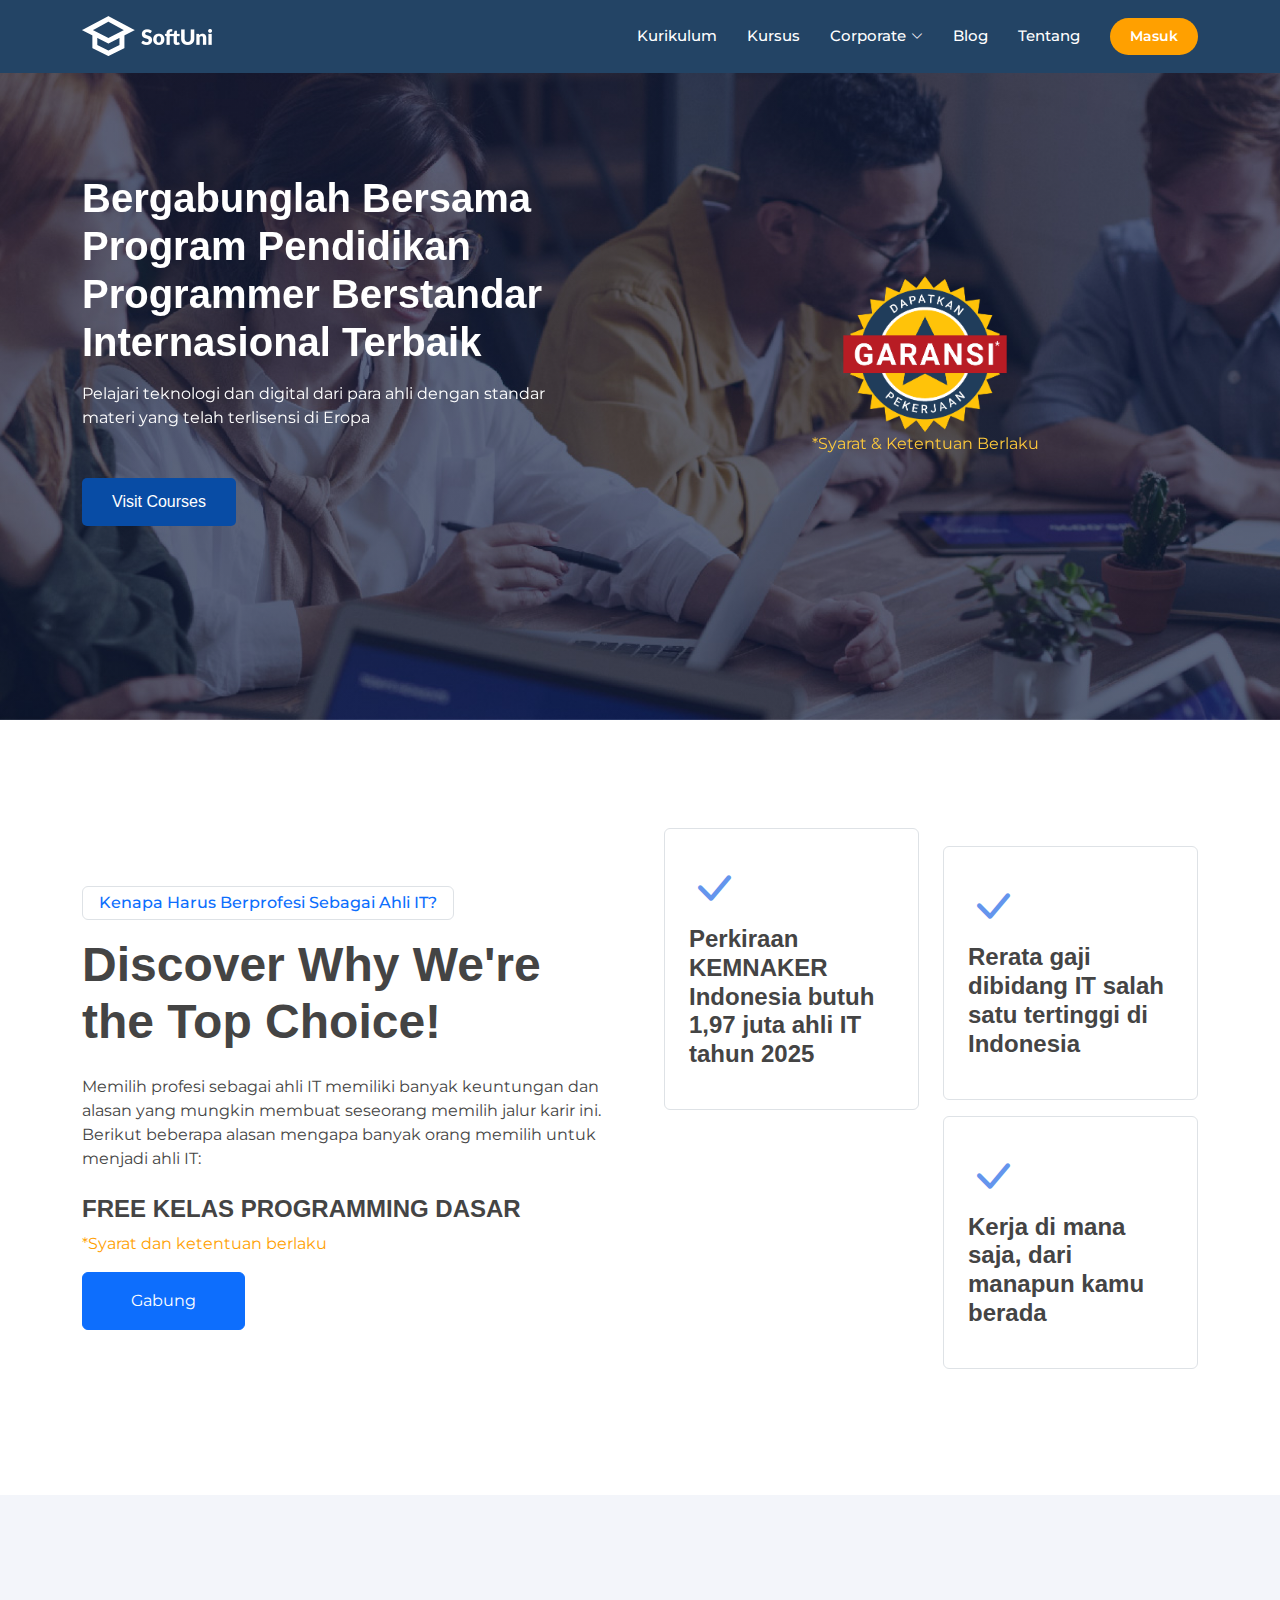
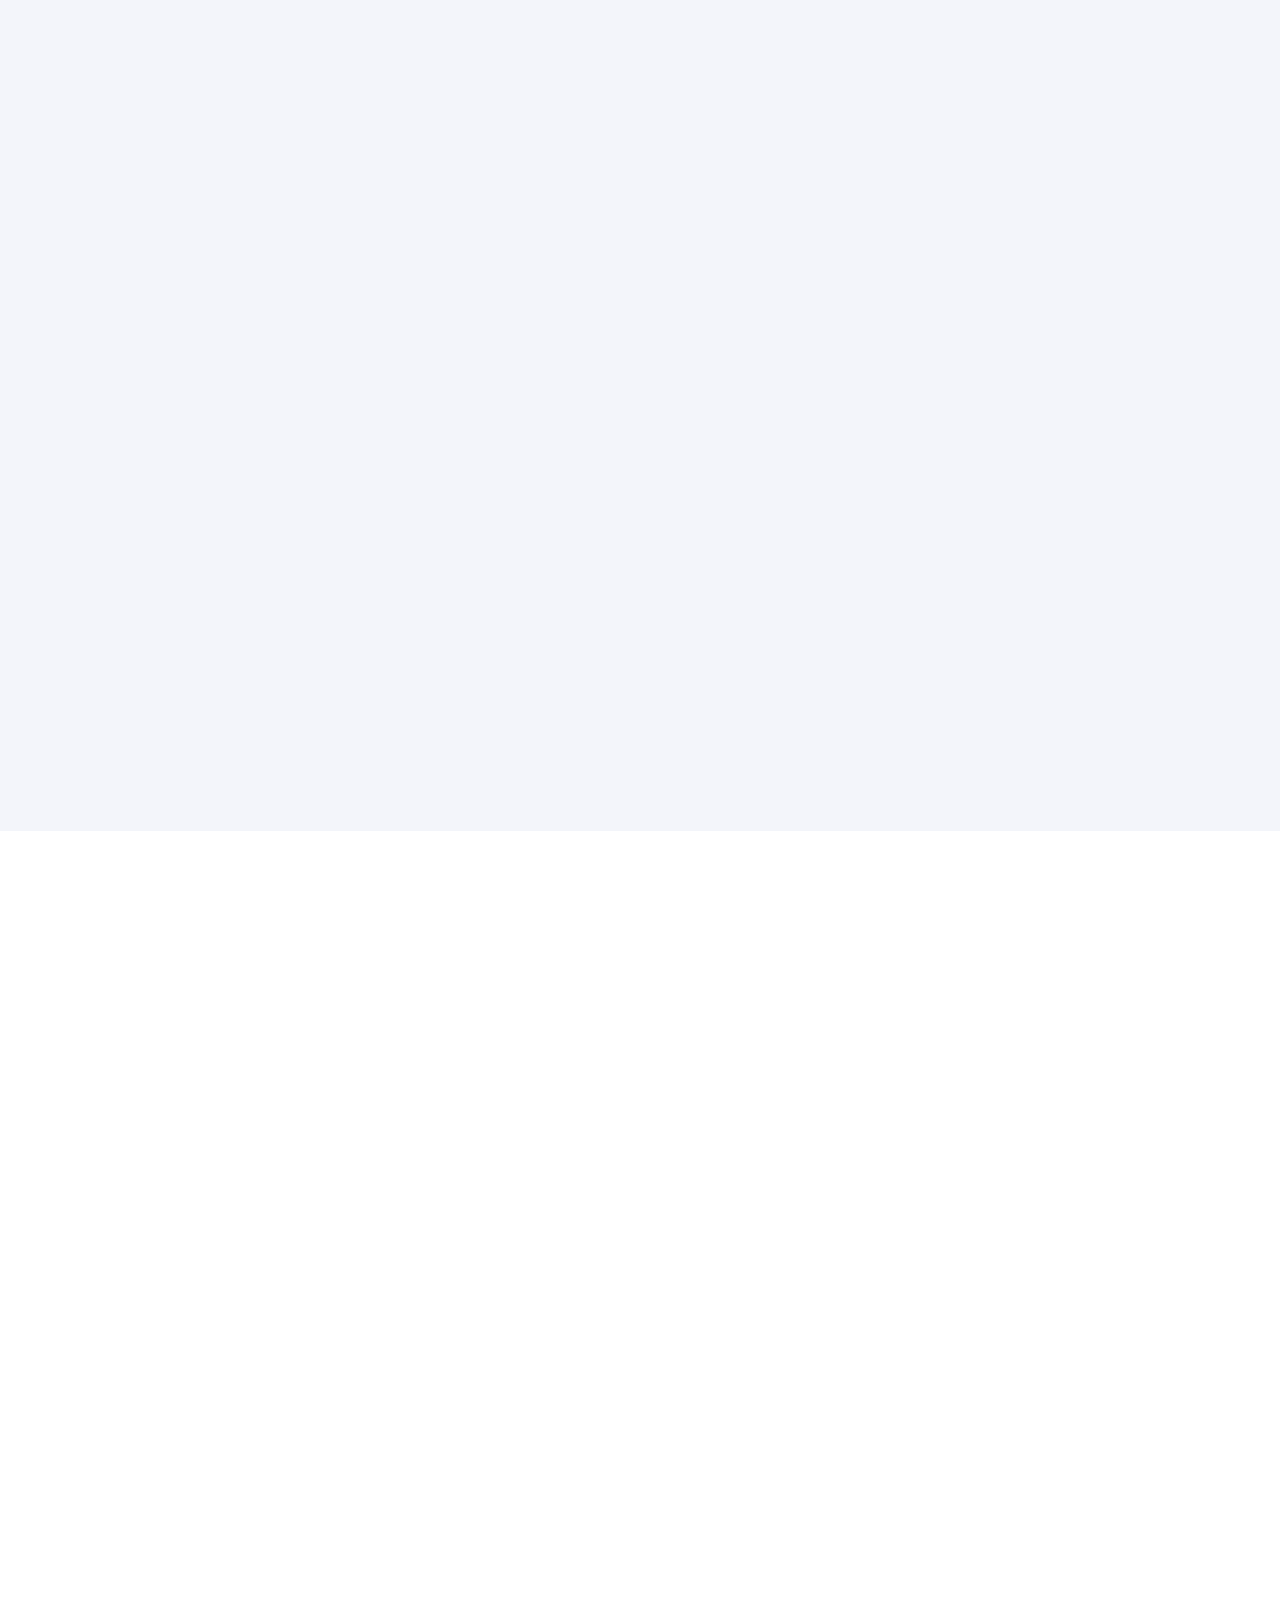
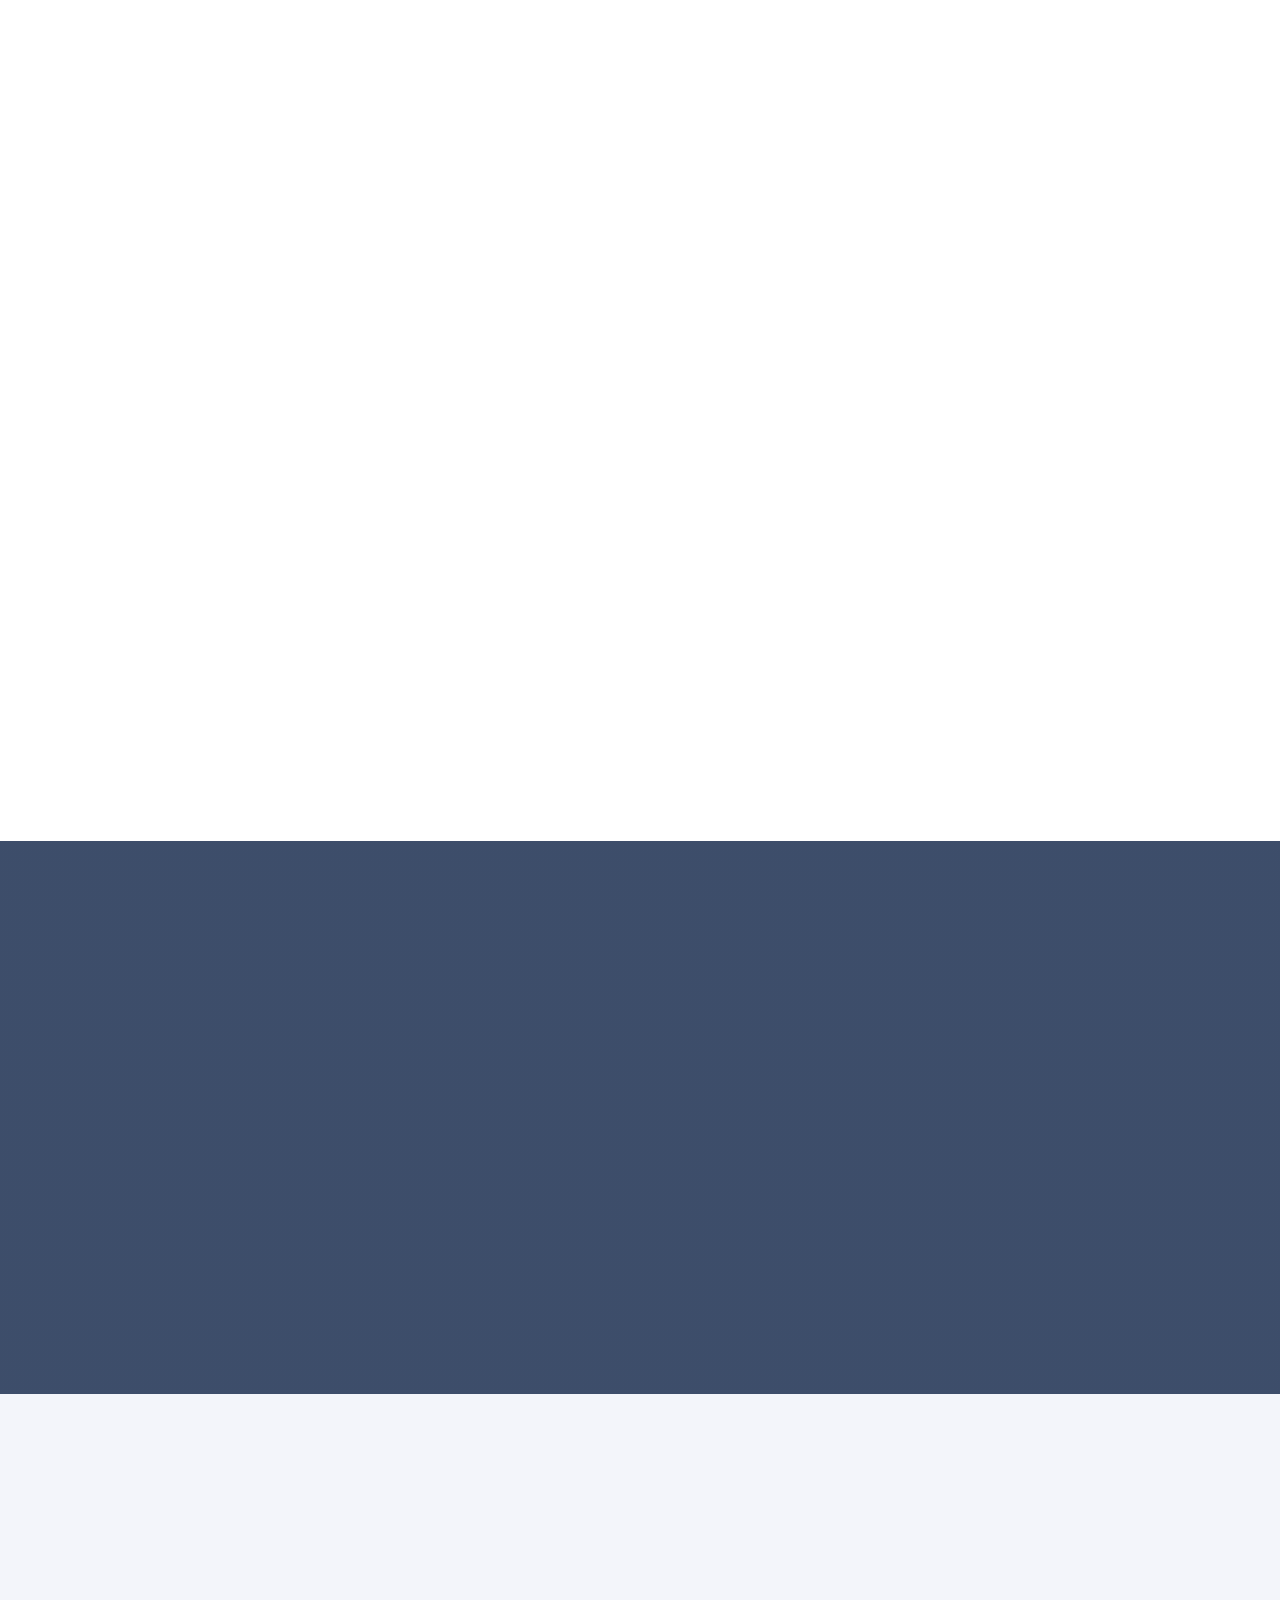
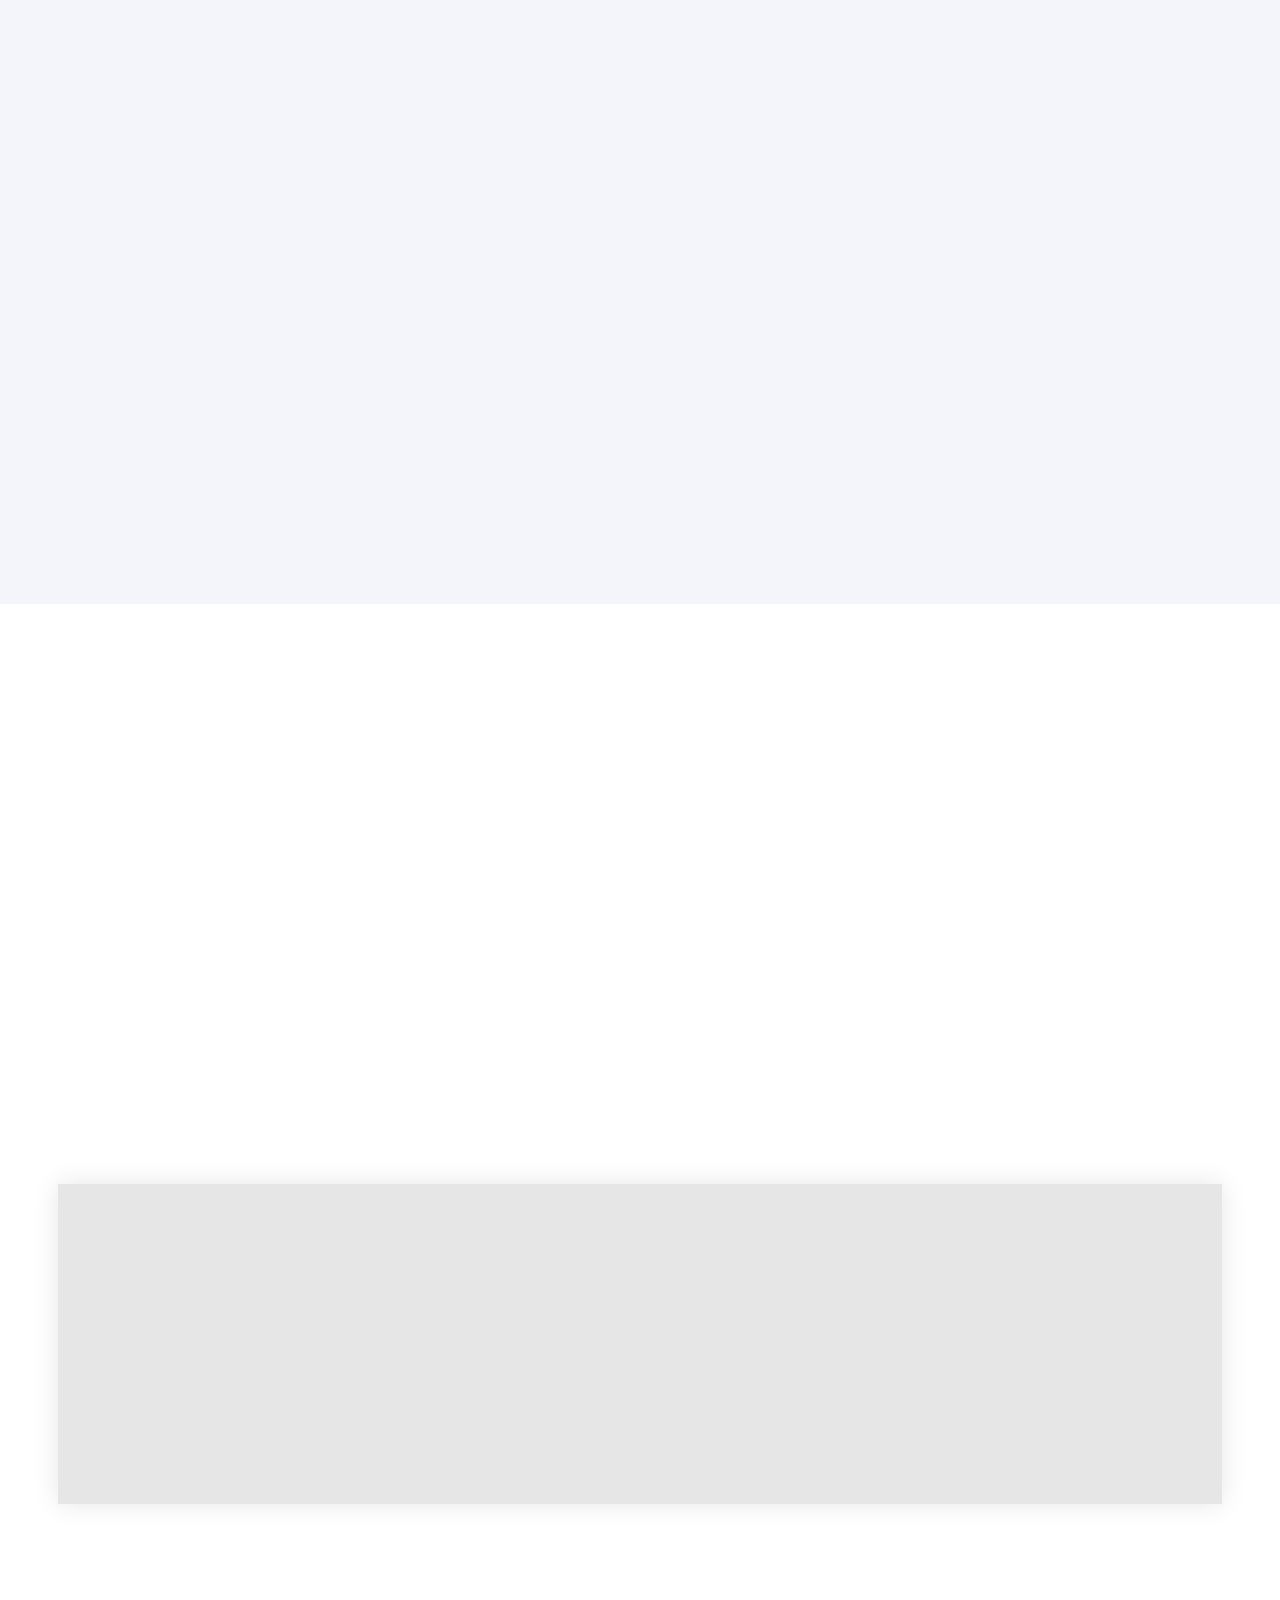
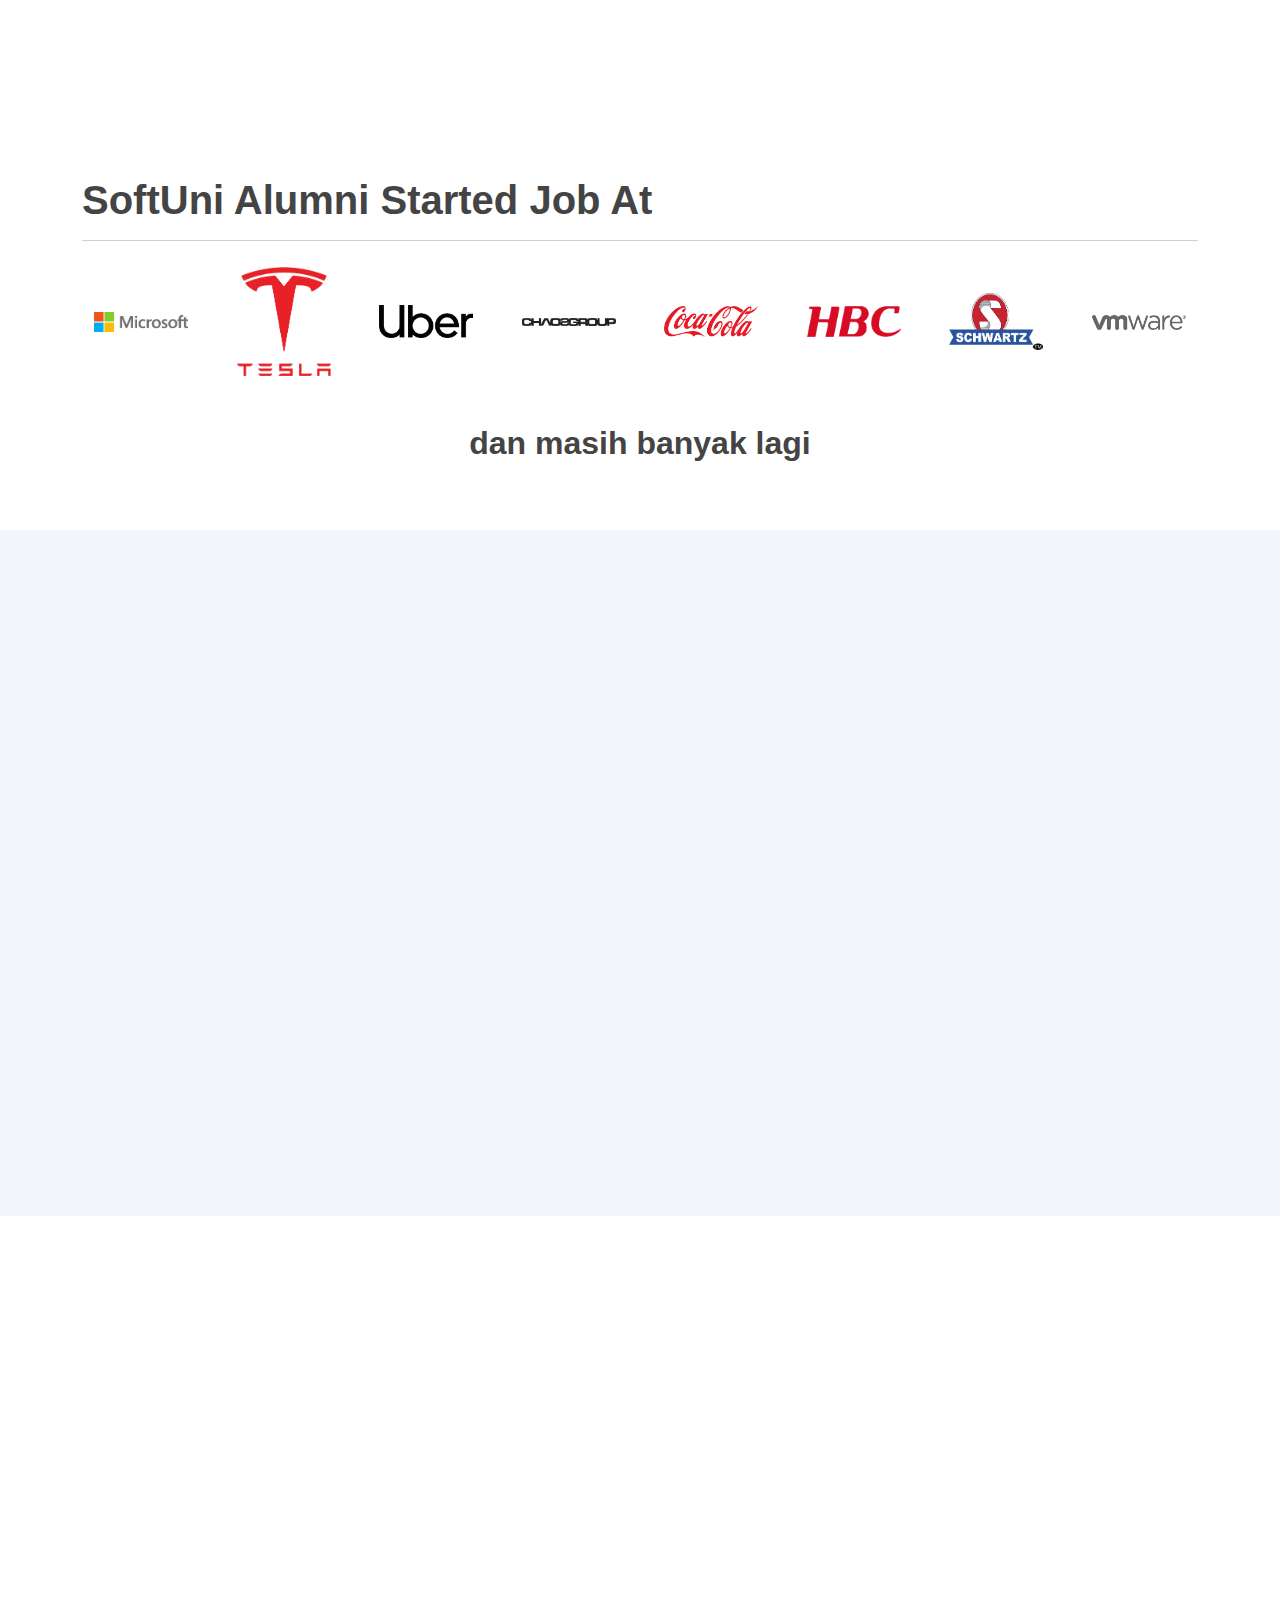
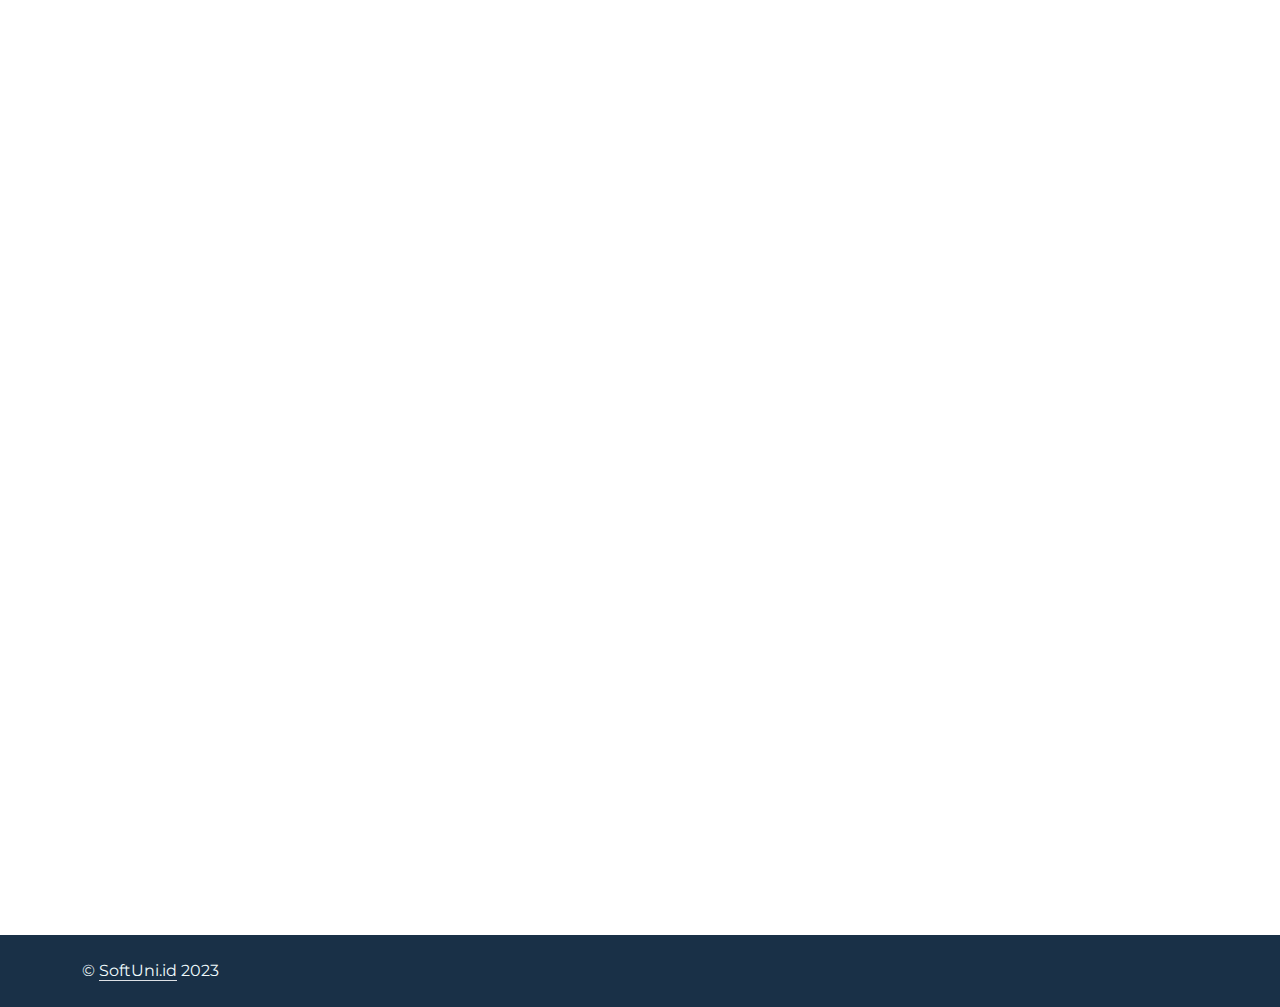
==== commit c73a321f: "make it responsive" ====
--- a/index.html
+++ b/index.html
@@ -169,7 +169,8 @@
                       Rerata gaji dibidang IT salah satu tertinggi di Indonesia
                     </h4>
                   </div>
-                  <div class="feature-box border rounded p-4">
+                  
+                  <div class="feature-box border rounded p-4 mt-3">
                     <i class="bi bi-check-lg" style="font-size: 3rem; color: cornflowerblue;"></i>
                     <h4 class="mb-3">
                       Kerja di mana saja, dari manapun kamu berada
--- a/index.css
+++ b/index.css
@@ -904,6 +904,13 @@
   margin: 0 40px;
 }
 
+@media (max-width: 964px) {
+  .awards .row img{
+    height: 50px;
+    margin: 0 10px;
+  }
+  
+}
 
 
 
@@ -2155,3 +2162,36 @@
 .visi .nav .nav-link.active h5 i {
   color: #FFFFFF !important;
 }
+
+/* Tentang  */
+
+.home-tentang h1{
+  font-size: 35px;
+}
+
+.home-tentang p{
+  font-size: 15px;
+}
+
+
+@media (max-width: 964px) {
+  /* Post  */
+  .home-tentang .container{
+    margin-top: 2rem;
+    
+  }
+  .home-tentang h1{
+    text-align: left !important;
+    font-size: 20px;
+  }
+  .home-tentang p{
+    text-align: left !important;
+    font-size: 12px;
+    margin-bottom: 2px;
+  }
+  .home-tentang iframe{
+    margin-top: 0;
+   width: 340px;
+   height: 200px;
+  }
+}